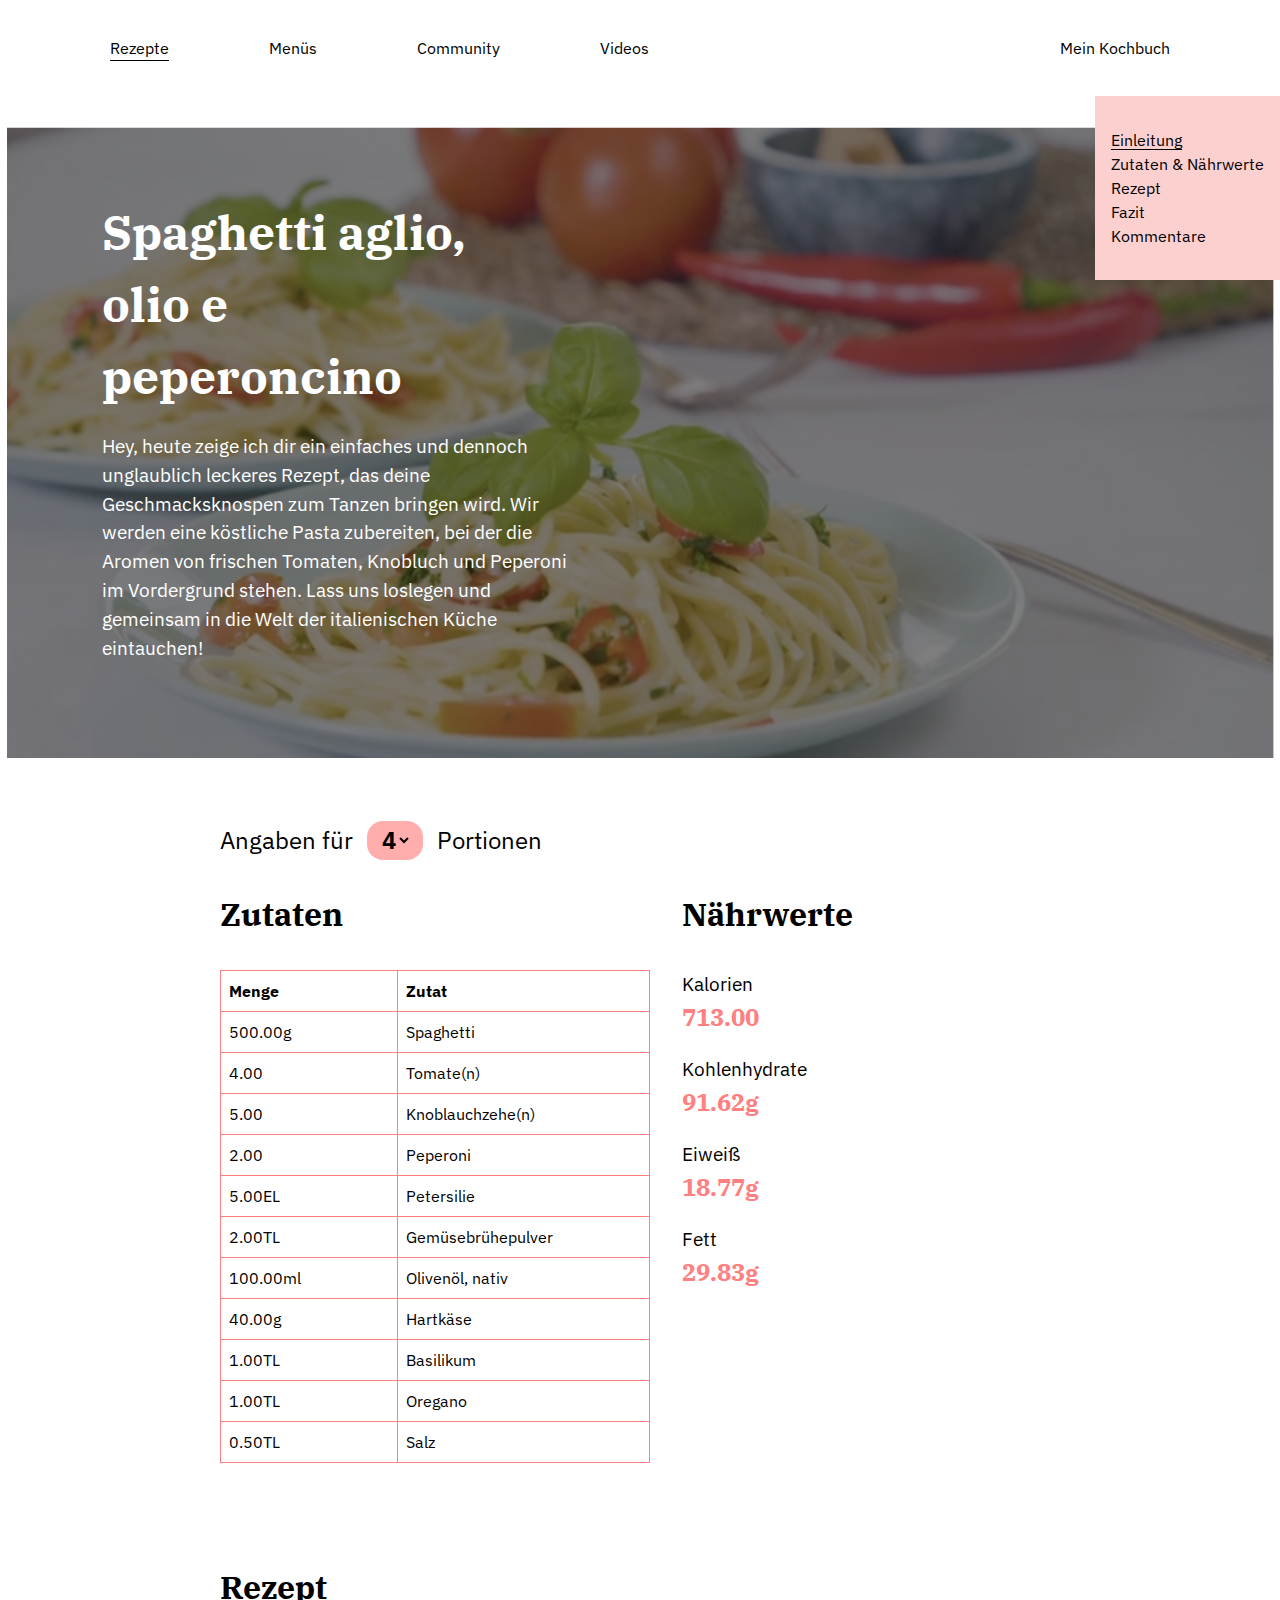
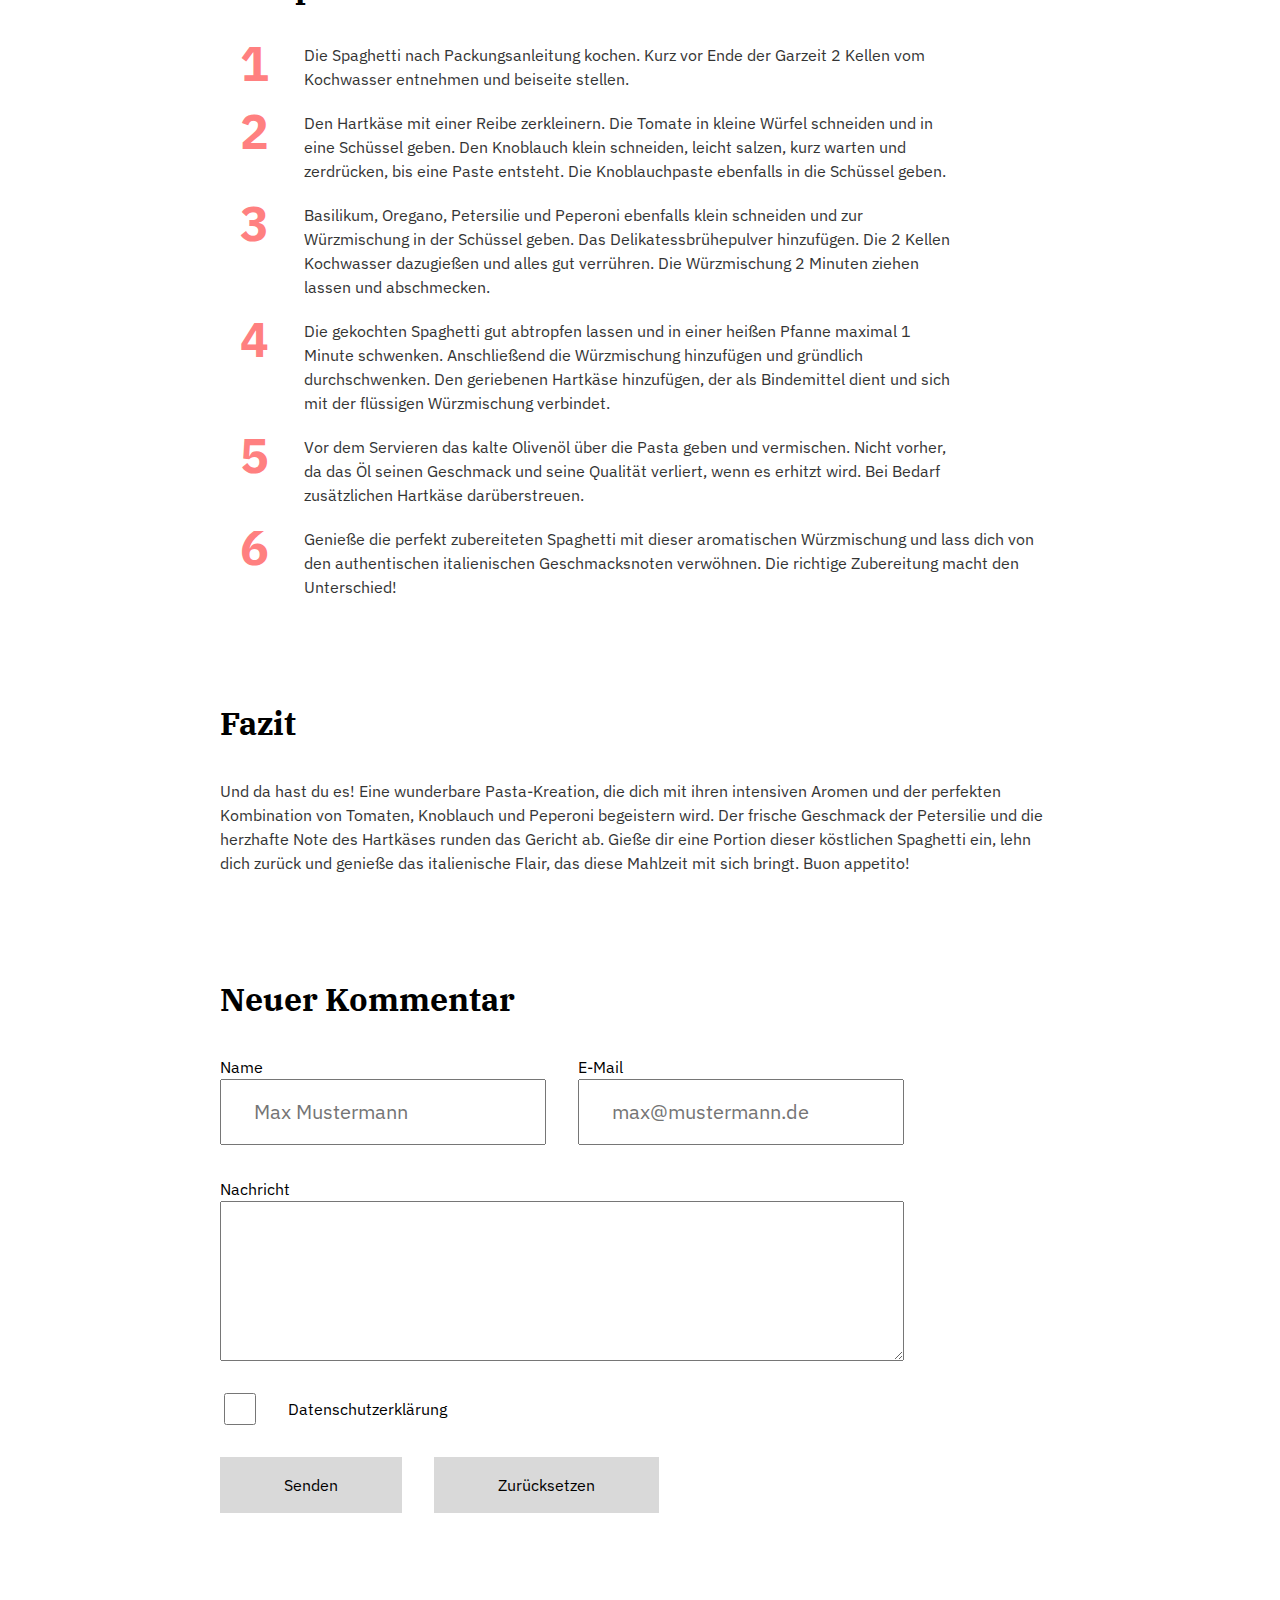
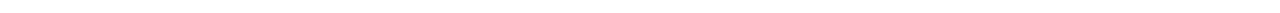
==== recipes/spaghetti-aglio-olio-e-peperoncino.html @ ca9d8a3f "Initialize quantity-selector" ====
<!DOCTYPE html>
<html lang="de">

<head>
    <meta charset="UTF-8">
    <meta http-equiv="X-UA-Compatible" content="IE=edge">
    <meta name="viewport" content="width=device-width, initial-scale=1.0">
    <title>Spaghetti aglio, olio e peperoncino</title>

    <link rel="stylesheet" href="/styles/reset.css">
    <link rel="stylesheet" href="/styles/style.css">
    <link rel="stylesheet" href="/styles/spaghetti-aglio-olio-e-peperoncino.css">
    <link rel="stylesheet" href="/styles/quantity-selector.css">
</head>

<body>

    <header>
        <nav class="navbar">
            <ul>
                <li><a href="/recipes/spaghetti-aglio-olio-e-peperoncino.html">Rezepte</a></li>
                <li><a href="/index.html">Menüs</a></li>
                <li><a href="#">Community</a></li>
                <li><a href="#">Videos</a></li>
                <li><a href="#">Mein Kochbuch</a></li>
            </ul>
        </nav>
    </header>

    <nav data-intern-nav class="intern-nav">
        <ul>
            <li><a href="#einleitung">Einleitung</a></li>
            <li><a href="#zutaten-und-naehrwerte">Zutaten & Nährwerte</a></li>
            <li><a href="#rezept">Rezept</a></li>
            <li><a href="#fazit">Fazit</a></li>
            <li><a href="#kommentare">Kommentare</a></li>
        </ul>
    </nav>

    <main>
        <article class="hero" id="einleitung">
            <figure>
                <img src="/images/spaghetti-aglio-olio-e-peperoncino.jpg"
                    alt="Bild von Spaghetti aglio, olio e peperoncino">
            </figure>
            <h1>Spaghetti aglio, olio e peperoncino</h1>
            <p>Hey, heute zeige ich dir ein einfaches und dennoch unglaublich leckeres Rezept, das deine
                Geschmacksknospen zum Tanzen bringen wird. Wir werden eine köstliche Pasta zubereiten, bei der die
                Aromen von frischen Tomaten, Knobluch und Peperoni im Vordergrund stehen. Lass uns loslegen und
                gemeinsam in die Welt der italienischen Küche eintauchen!</p>
        </article>

        <h2>Angaben für <span class="highlighted">
                <select name="quantity-selector" id="quantity-selector" data-quantity-selector>
                    <option value="1">1</option>
                    <option value="2">2</option>
                    <option value="3">3</option>
                    <option value="4" selected>4</option>
                    <option value="5">5</option>
                    <option value="6">6</option>
                    <option value="7">7</option>
                    <option value="8">8</option>
                </select></span> Portionen</h2>

        <article class="ingredients" id="zutaten-und-naehrwerte">

            <h2>Zutaten</h2>

            <table>
                <thead>
                    <tr>
                        <th>Menge</th>
                        <th>Zutat</th>
                    </tr>
                </thead>
                <tbody>
                    <tr>
                        <td data-quantity="125" data-unit="g"></td>
                        <td>Spaghetti</td>
                    </tr>
                    <tr>
                        <td data-quantity="1"></td>
                        <td>Tomate(n)</td>
                    </tr>
                    <tr>
                        <td data-quantity="1.25"></td>
                        <td>Knoblauchzehe(n)</td>
                    </tr>
                    <tr>
                        <td data-quantity="0.5"></td>
                        <td>Peperoni</td>
                    </tr>
                    <tr>
                        <td data-quantity="1.25" data-unit="EL"></td>
                        <td>Petersilie</td>
                    </tr>
                    <tr>
                        <td data-quantity="0.5" data-unit="TL"></td>
                        <td>Gemüsebrühepulver</td>
                    </tr>
                    <tr>
                        <td data-quantity="25" data-unit="ml"></td>
                        <td>Olivenöl, nativ</td>
                    </tr>
                    <tr>
                        <td data-quantity="10" data-unit="g"></td>
                        <td>Hartkäse</td>
                    </tr>
                    <tr>
                        <td data-quantity="0.25" data-unit="TL"></td>
                        <td>Basilikum</td>
                    </tr>
                    <tr>
                        <td data-quantity="0.25" data-unit="TL"></td>
                        <td>Oregano</td>
                    </tr>
                    <tr>
                        <td data-quantity="0.125" data-unit="TL"></td>
                        <td>Salz</td>
                    </tr>
                </tbody>
            </table>
        </article>

        <article class="nutritional-values" id="zutaten-und-naehrwerte">
            <h2>Nährwerte</h2>

            <dl>
                <dt>Kalorien</dt>
                <dd data-quantity="178.25"></dd>
                <dt>Kohlenhydrate</dt>
                <dd data-quantity="22.905" data-unit="g"></dd>
                <dt>Eiweiß</dt>
                <dd data-quantity="4.6925" data-unit="g"></dd>
                <dt>Fett</dt>
                <dd data-quantity="7.4575" data-unit="g"></dd>
            </dl>
        </article>

        <article class="recipe" id="rezept">
            <h2>Rezept</h2>
            <ol>
                <li>
                    <p>Die Spaghetti nach Packungsanleitung kochen. Kurz vor Ende der Garzeit 2 Kellen vom Kochwasser
                        entnehmen und beiseite stellen.</p>
                </li>
                <li>

                    <p>Den Hartkäse mit einer Reibe zerkleinern. Die Tomate in kleine Würfel schneiden und in eine
                        Schüssel geben. Den Knoblauch klein schneiden, leicht salzen, kurz warten und zerdrücken, bis
                        eine Paste entsteht. Die Knoblauchpaste ebenfalls in die Schüssel geben.</p>
                </li>
                <li>
                    <p>Basilikum, Oregano, Petersilie und Peperoni ebenfalls klein schneiden und zur Würzmischung in der
                        Schüssel geben. Das Delikatessbrühepulver hinzufügen. Die 2 Kellen Kochwasser dazugießen und
                        alles gut verrühren. Die Würzmischung 2 Minuten ziehen lassen und abschmecken.</p>
                </li>
                <li>
                    <p>Die gekochten Spaghetti gut abtropfen lassen und in einer heißen Pfanne maximal 1 Minute
                        schwenken. Anschließend die Würzmischung hinzufügen und gründlich durchschwenken. Den geriebenen
                        Hartkäse hinzufügen, der als Bindemittel dient und sich mit der flüssigen Würzmischung
                        verbindet.</p>
                </li>
                <li>
                    <p>Vor dem Servieren das kalte Olivenöl über die Pasta geben und vermischen. Nicht vorher, da das Öl
                        seinen Geschmack und seine Qualität verliert, wenn es erhitzt wird. Bei Bedarf zusätzlichen
                        Hartkäse darüberstreuen.</p>
                </li>
                <li>
                    <p>Genieße die perfekt zubereiteten Spaghetti mit dieser aromatischen Würzmischung und lass dich von
                        den authentischen italienischen Geschmacksnoten verwöhnen. Die richtige Zubereitung macht den
                        Unterschied!</p>
                </li>
            </ol>
        </article>

        <article id="fazit">
            <h2>Fazit</h2>
            <p>Und da hast du es! Eine wunderbare Pasta-Kreation, die dich mit ihren intensiven Aromen und der perfekten
                Kombination von Tomaten, Knoblauch und Peperoni begeistern wird. Der frische Geschmack der Petersilie
                und die herzhafte Note des Hartkäses runden das Gericht ab. Gieße dir eine Portion dieser köstlichen
                Spaghetti ein, lehn dich zurück und genieße das italienische Flair, das diese Mahlzeit mit sich bringt.
                Buon appetito!</p>
        </article>

        <article id="kommentare">
            <h2>Neuer Kommentar</h2>
            <form action="#">
                <div class="form-container">
                    <div class="input-container">
                        <label for="name">Name</label>
                        <input type="text" id="name" name="name" placeholder="Max Mustermann">
                    </div>

                    <div class="input-container">
                        <label for="email">E-Mail</label>
                        <input type="email" id="email" name="email" placeholder="max@mustermann.de">
                    </div>
                </div>

                <label for="message">Nachricht</label>
                <textarea id="message" name="message" placeholder="Nachricht" value="">
                </textarea>

                <label for="data">
                    <input type="checkbox" id="data" name="data">
                    Datenschutzerklärung</label>

                <div class="form-container">
                    <button type="submit">Senden</button>

                    <button type="reset">Zurücksetzen</button>
                </div>
            </form>
        </article>
    </main>

    <script src="/scripts/form-validation.js"></script>
    <script src="/scripts/main.js"></script>
    <script src="/scripts/quantity-selector.js"></script>

</body>

</html>
---- styles/style.css ----
@import url("https://fonts.googleapis.com/css2?family=IBM+Plex+Sans:wght@400;700&display=swap");
@import url("https://fonts.googleapis.com/css2?family=IBM+Plex+Serif:wght@400;500;700&display=swap");

:root {
    /* Colors */
    --primary: #000;
    --primary-lighter: #343434;
    --secondary: #fff;
    --accent: #ff8080;
    --accent-lighter: #ffadad;
    --accent-lightest: #fdd0d0;

    /* Font Family */
    --font-family-sans: "IBM Plex Sans", sans-serif;
    --font-family-serif: "IBM Plex Serif", serif;

    /* Spacing */
    --spacing-padding: 110px;
    --spacing-margin-large: 100px;
    --spacing-margin-medium: 20px;

    /* Font Sizes */
    --font-size-base: 16px;
    --font-size-heading1: 3rem;
    --font-size-heading2: 1.5rem;
    --font-size-paragraph: 1rem;

    /* Font Weights */
    --font-weight-normal: 400;
    --font-weight-bold: 700;

    /* Header */
    --header-margin-top: var(--spacing-margin-large);
    --header-margin-bottom: var(--spacing-margin-medium);

    /* Figure */
    --figure-margin-top: var(--spacing-margin-large);

    /* Article */
    --article-margin-bottom: var(--spacing-margin-large);
}

html,
body {
    padding: 0 var(--spacing-padding);
    font-family: var(--font-family-sans);
    font-size: var(--font-size-base);
}

nav a {
    color: var(--primary);
}

header {
    margin: var(--header-margin-top) 0 var(--header-margin-bottom);
}

h1 {
    max-width: 60%;
    color: var(--accent);
    font-family: var(--font-family-serif);
    font-size: var(--font-size-heading1);
    font-weight: var(--font-weight-bold);
}

h2 {
    font-size: var(--font-size-heading2);
    font-weight: var(--font-weight-bold);
}

hr {
    border: none;
    border-top: 2px solid #d9d9d9;
    margin: var(--spacing-margin-large) 0;
}

p {
    margin: var(--spacing-margin-medium) 0 0;
    color: var(--primary-lighter);
    font-size: var(--font-size-paragraph);
    font-weight: var(--font-weight-normal);
    line-height: 1.5;
}

figure {
    margin: var(--figure-margin-top) 0 0;
}

img {
    width: 795px;
}

figcaption {
    margin: var(--spacing-margin-medium) 0 0;
}

article {
    margin: 0 0 var(--article-margin-bottom);
}

article a {
    display: inline-block;
    margin: var(--spacing-margin-medium) 0 0;
    color: var(--primary);
    text-decoration: none;
}

ol {
    padding: 0 0 0 var(--spacing-margin-medium);
}

.navbar {
    position: fixed;
    z-index: 1;
    top: 0;
    left: 0;
    width: 100%;
    padding: var(--spacing-margin-medium) var(--spacing-padding);
    background: var(--secondary);
}

.navbar ul {
    display: flex;
    width: 100%;
    justify-content: space-between;
    padding: 0;
    list-style: none;
}

.navbar li a {
    text-decoration: none;
}

li:not(:last-child) {
    margin-right: var(--spacing-margin-large);
}

.navbar li:last-child {
    margin-right: 0;
    margin-left: auto;
}
---- styles/spaghetti-aglio-olio-e-peperoncino.css ----
/* recipe */
article ol {
    counter-reset: my-counter;
    list-style-type: none;
}

article ol li {
    position: relative;
    padding-left: 2rem;
    margin-bottom: 1rem;
}

article ol li::before {
    position: absolute;
    top: -1rem;
    left: 0;
    color: var(--accent);
    content: counter(my-counter);
    counter-increment: my-counter;
    font-size: 3rem;
    font-weight: var(--font-weight-bold);
}

article ol li p {
    margin-left: 2rem;
}

/* inter nav */
.intern-nav {
    position: fixed;
    z-index: 1;
    right: 0;
    margin-top: -0.25rem;
    background-color: var(--accent-lightest);
}

.intern-nav ul {
    padding: 1rem;
    list-style: none;
}

.intern-nav li {
    margin-right: 0;
}

.intern-nav li a {
    text-decoration: none;
}

.intern-nav li a[data-state="active"] {
    text-decoration: underline;
    text-underline-offset: 0.2rem;
}

/* hero */
.hero {
    position: relative;
    left: 50%;
    display: flex;
    overflow: hidden;
    width: 99vw;
    height: auto;
    flex-direction: column;
    justify-content: center;
    padding: 6rem;
    margin-bottom: 4rem;
    color: var(--secondary);
    transform: translateX(-50%);
}

.hero figure {
    position: absolute;
    left: 0;
    display: inline-block;
    width: 100%;
    height: 80%;
    pointer-events: none;
}

.hero figure img {
    position: absolute;
    z-index: -1;
    top: 50%;
    left: 50%;
    width: 100%;
    filter: brightness(0.5);
    transform: translate(-50%, -50%) scaleX(-1);
}

.hero h1 {
    width: 36%;
    color: var(--secondary);
    font-family: "IBM Plex Serif", serif;
    font-size: 3rem;
    font-weight: var(--font-weight-bold);
}

.hero p {
    width: 45%;
    color: var(--secondary);
    font-size: 1.2rem;
}

/* header */
h2 {
    width: 100%;
    margin: 0;
    margin-bottom: 2rem;
    font-size: 1.5rem;
    font-weight: var(--font-weight-normal);
}

h2 .highlighted {
    padding: 0.2rem 0.7rem;
    margin: 0 0.5rem;
    background-color: var(--accent-lighter);
    border-radius: 1rem;
    font-weight: var(--font-weight-bold);
}

/* articles */
article h2 {
    margin-bottom: 2rem;
    font-family: "IBM Plex Serif", serif;
    font-size: 2rem;
    font-weight: var(--font-weight-bold);
}

.ingredients,
.nutritional-values {
    display: flex;
    flex-wrap: wrap;
}

/* ingredients */
.ingredients {
    display: inline-block;
    width: 45%;
}

table {
    width: 100%;
    border: 1px solid var(--accent);
    border-collapse: collapse;
}

th,
td {
    padding: 8px;
    border-right: 1px solid var(--accent);
    border-bottom: 1px solid var(--accent);
    text-align: left;
}

td {
    padding-right: 6rem;
}

td:last-child {
    border-right: none;
}

/* nutritional values */
.nutritional-values {
    display: block;
    width: 45%;
    float: right;
}

.nutritional-values dl {
    margin: 20px 0 0;
}

.nutritional-values dt {
    margin: 20px 0 0;
    font-size: 1.2rem;
}

.nutritional-values dd {
    color: var(--accent);
    font-family: "IBM Plex Serif", serif;
    font-size: 1.5rem;
    font-weight: var(--font-weight-bold);
}

/* form */

form {
    display: flex;
    width: fit-content;
    flex-direction: column;
}

form input {
    padding: 1rem 2rem;
    margin-bottom: 2rem;
    font-size: 20px;
}

.form-container {
    display: flex;
    flex-direction: row;
    gap: 2rem;
}

.form-container .input-container {
    display: flex;
    flex-direction: column;
}

textarea {
    width: 100%;
    height: 10rem;
}

label[for="data"] {
    display: flex;
    align-items: center;
}

form input[type="checkbox"] {
    width: 2rem;
    height: 2rem;
    margin-top: 2rem;
    margin-right: 2rem;
}

form button {
    padding: 1rem 4rem;
    border: none;
    background: #d9d9d9;
    border-radius: 0;
    outline: none;
}

.invalid {
    border: 2px solid red;
}

.invalid-label {
    color: red;
}

/* navbar link highlight */
.navbar li:nth-child(1) a {
    text-decoration: underline;
    text-underline-offset: 0.4rem;
}
---- styles/quantity-selector.css ----
[data-quantity-selector] {
    background-color: transparent;
    border: none;
    outline: none;
    cursor: pointer;
}
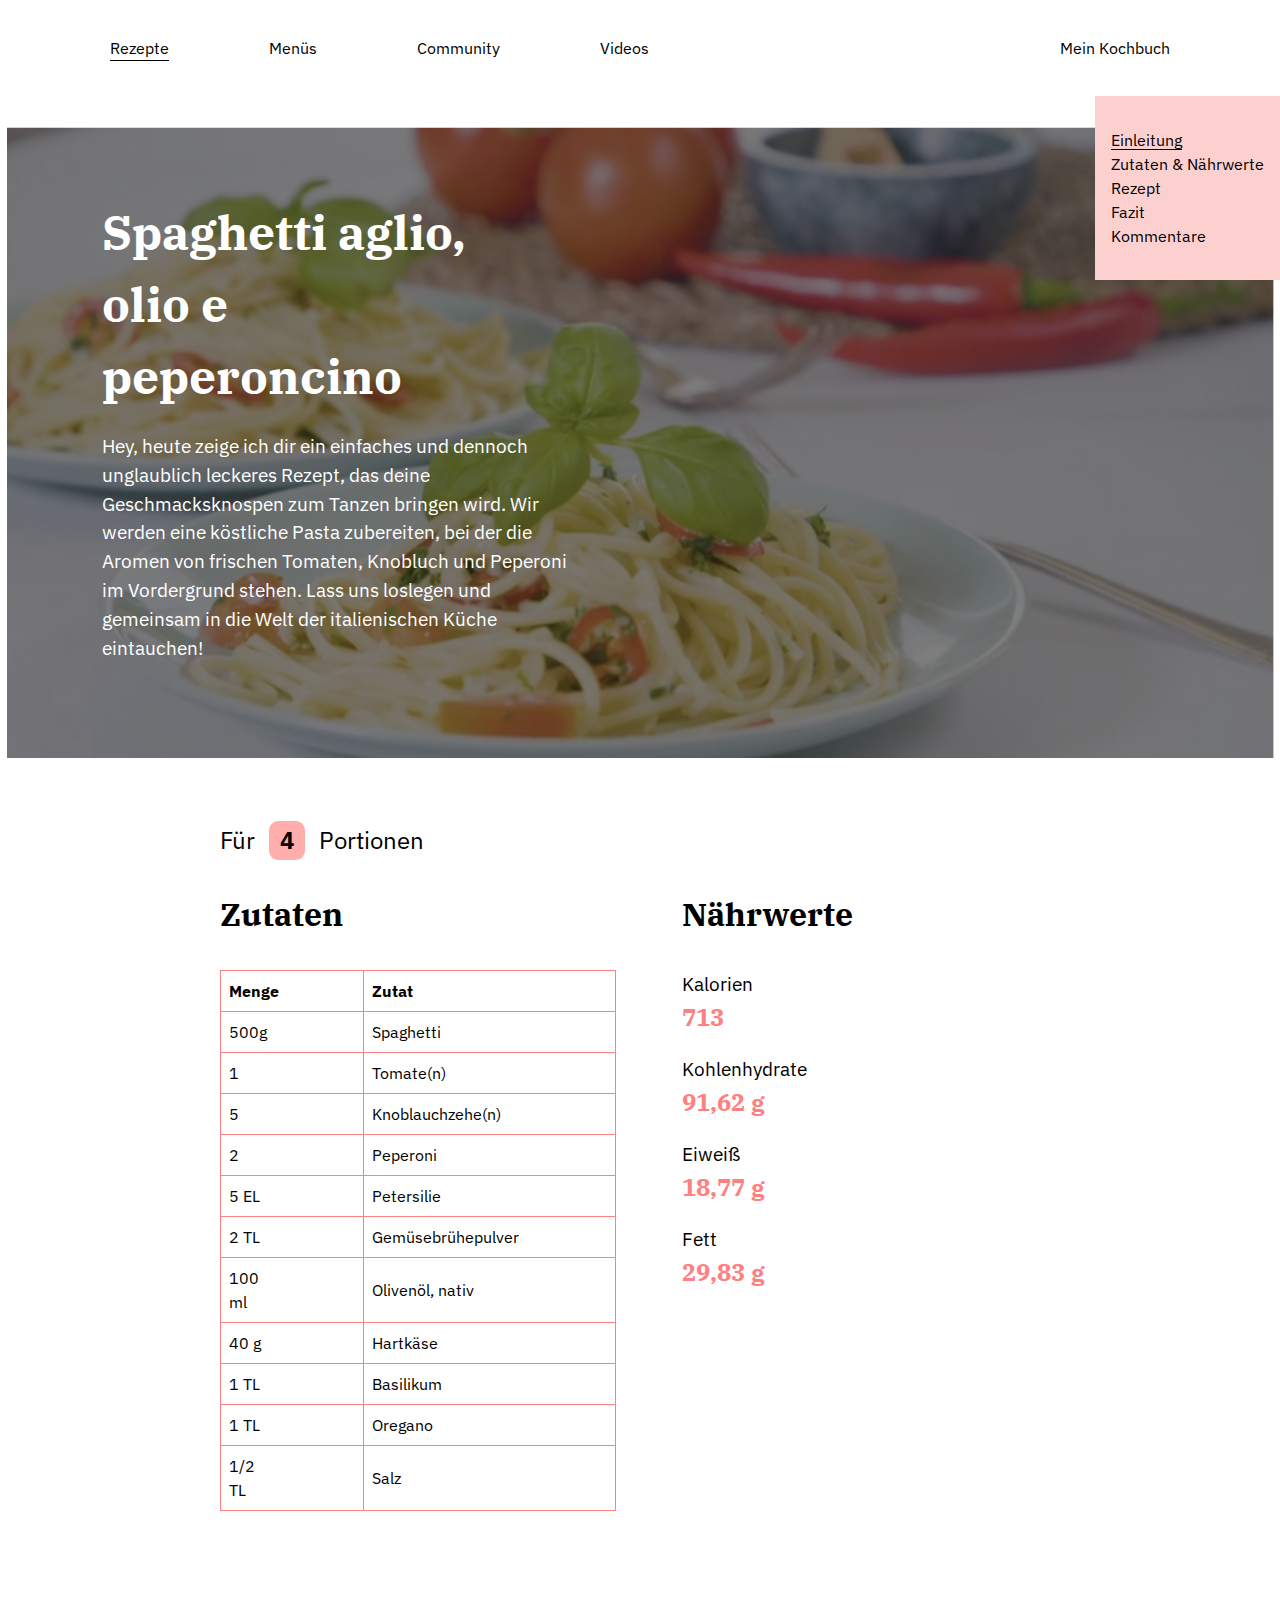
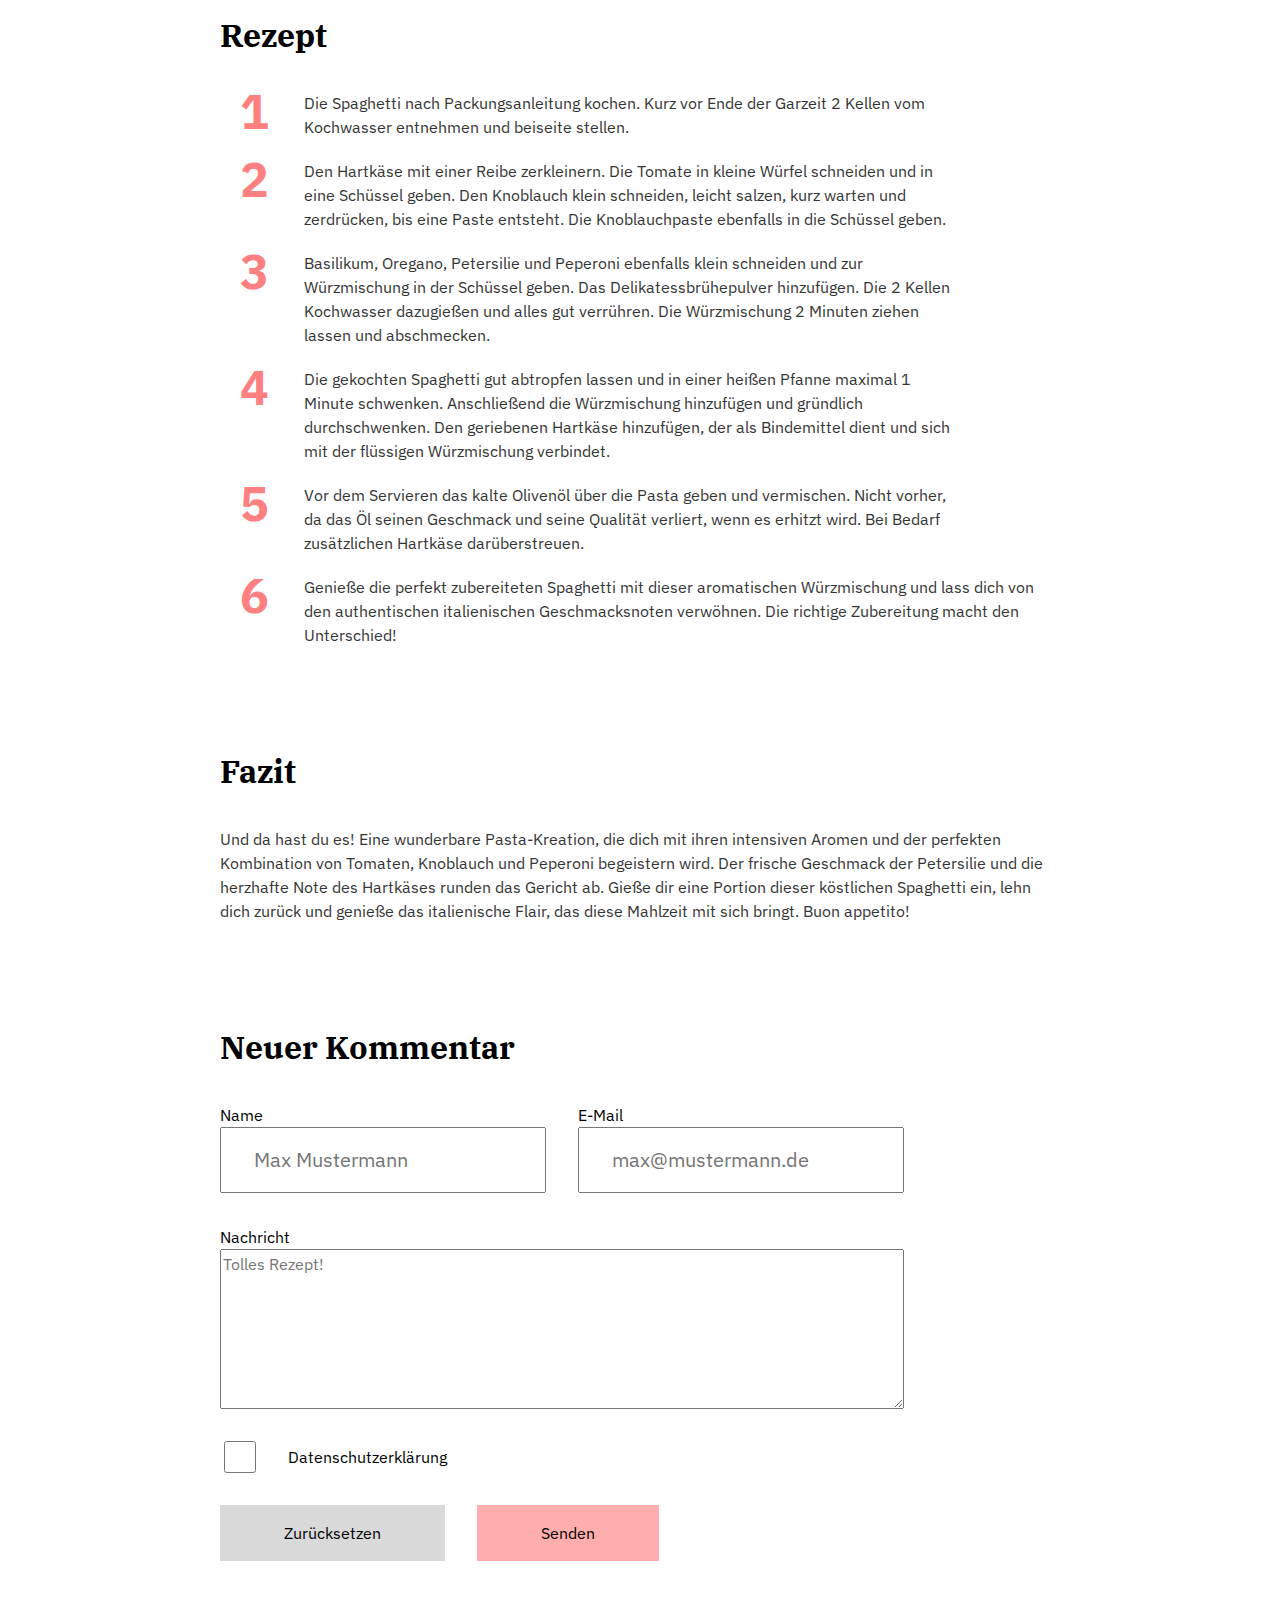
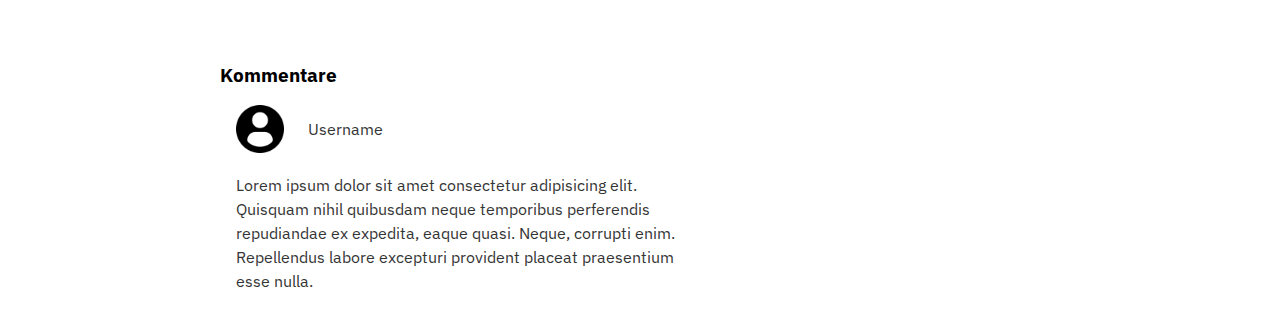
==== commit 5f268e37: "Initialize adding-comment-section" ====
--- a/recipes/spaghetti-aglio-olio-e-peperoncino.html
+++ b/recipes/spaghetti-aglio-olio-e-peperoncino.html
@@ -10,7 +10,6 @@
     <link rel="stylesheet" href="/styles/reset.css">
     <link rel="stylesheet" href="/styles/style.css">
     <link rel="stylesheet" href="/styles/spaghetti-aglio-olio-e-peperoncino.css">
-    <link rel="stylesheet" href="/styles/quantity-selector.css">
 </head>
 
 <body>
@@ -50,17 +49,7 @@
                 gemeinsam in die Welt der italienischen Küche eintauchen!</p>
         </article>
 
-        <h2>Angaben für <span class="highlighted">
-                <select name="quantity-selector" id="quantity-selector" data-quantity-selector>
-                    <option value="1">1</option>
-                    <option value="2">2</option>
-                    <option value="3">3</option>
-                    <option value="4" selected>4</option>
-                    <option value="5">5</option>
-                    <option value="6">6</option>
-                    <option value="7">7</option>
-                    <option value="8">8</option>
-                </select></span> Portionen</h2>
+        <h2>Für <span class="highlighted">4</span> Portionen</h2>
 
         <article class="ingredients" id="zutaten-und-naehrwerte">
 
@@ -75,47 +64,47 @@
                 </thead>
                 <tbody>
                     <tr>
-                        <td data-quantity="125" data-unit="g"></td>
+                        <td>500g</td>
                         <td>Spaghetti</td>
                     </tr>
                     <tr>
-                        <td data-quantity="1"></td>
+                        <td>1</td>
                         <td>Tomate(n)</td>
                     </tr>
                     <tr>
-                        <td data-quantity="1.25"></td>
+                        <td>5</td>
                         <td>Knoblauchzehe(n)</td>
                     </tr>
                     <tr>
-                        <td data-quantity="0.5"></td>
+                        <td>2</td>
                         <td>Peperoni</td>
                     </tr>
                     <tr>
-                        <td data-quantity="1.25" data-unit="EL"></td>
+                        <td>5 EL</td>
                         <td>Petersilie</td>
                     </tr>
                     <tr>
-                        <td data-quantity="0.5" data-unit="TL"></td>
+                        <td>2 TL</td>
                         <td>Gemüsebrühepulver</td>
                     </tr>
                     <tr>
-                        <td data-quantity="25" data-unit="ml"></td>
+                        <td>100 ml</td>
                         <td>Olivenöl, nativ</td>
                     </tr>
                     <tr>
-                        <td data-quantity="10" data-unit="g"></td>
+                        <td>40 g</td>
                         <td>Hartkäse</td>
                     </tr>
                     <tr>
-                        <td data-quantity="0.25" data-unit="TL"></td>
+                        <td>1 TL</td>
                         <td>Basilikum</td>
                     </tr>
                     <tr>
-                        <td data-quantity="0.25" data-unit="TL"></td>
+                        <td>1 TL</td>
                         <td>Oregano</td>
                     </tr>
                     <tr>
-                        <td data-quantity="0.125" data-unit="TL"></td>
+                        <td>1/2 TL</td>
                         <td>Salz</td>
                     </tr>
                 </tbody>
@@ -127,13 +116,13 @@
 
             <dl>
                 <dt>Kalorien</dt>
-                <dd data-quantity="178.25"></dd>
+                <dd>713</dd>
                 <dt>Kohlenhydrate</dt>
-                <dd data-quantity="22.905" data-unit="g"></dd>
+                <dd>91,62 g</dd>
                 <dt>Eiweiß</dt>
-                <dd data-quantity="4.6925" data-unit="g"></dd>
+                <dd>18,77 g</dd>
                 <dt>Fett</dt>
-                <dd data-quantity="7.4575" data-unit="g"></dd>
+                <dd>29,83 g</dd>
             </dl>
         </article>
 
@@ -199,25 +188,34 @@
                 </div>
 
                 <label for="message">Nachricht</label>
-                <textarea id="message" name="message" placeholder="Nachricht" value="">
-                </textarea>
+                <textarea id="message" name="message" placeholder="Tolles Rezept!"></textarea>
 
                 <label for="data">
                     <input type="checkbox" id="data" name="data">
                     Datenschutzerklärung</label>
 
                 <div class="form-container">
-                    <button type="submit">Senden</button>
-
                     <button type="reset">Zurücksetzen</button>
+                    
+                    <button id="comment-submit-btn" type="submit">Senden</button>
                 </div>
             </form>
         </article>
+
+        <section class="comments">
+            <h3>Kommentare</h3>
+            <div class="comment">
+                <div class="comment-user-info">
+                    <img src="../images/user.png" alt="Logo">
+                    <p>Username</p>
+                </div>
+                <p>Lorem ipsum dolor sit amet consectetur adipisicing elit. Quisquam nihil quibusdam neque temporibus perferendis repudiandae ex expedita, eaque quasi. Neque, corrupti enim. Repellendus labore excepturi provident placeat praesentium esse nulla.</p>
+            </div>
+        </section>
     </main>
 
     <script src="/scripts/form-validation.js"></script>
     <script src="/scripts/main.js"></script>
-    <script src="/scripts/quantity-selector.js"></script>
 
 </body>
 
--- a/styles/spaghetti-aglio-olio-e-peperoncino.css
+++ b/styles/spaghetti-aglio-olio-e-peperoncino.css
@@ -114,7 +114,7 @@
     padding: 0.2rem 0.7rem;
     margin: 0 0.5rem;
     background-color: var(--accent-lighter);
-    border-radius: 1rem;
+    border-radius: 25%;
     font-weight: var(--font-weight-bold);
 }
 
@@ -203,6 +203,10 @@
     gap: 2rem;
 }
 
+.form-container button:last-child{
+    background-color: var(--accent-lighter);
+}
+
 .form-container .input-container {
     display: flex;
     flex-direction: column;
@@ -246,3 +250,32 @@
     text-decoration: underline;
     text-underline-offset: 0.4rem;
 }
+
+/** Comment Section
+*********************************************************************************************************************************************/
+
+.comment {
+    padding: 1rem;
+    max-width: 60%;
+}
+
+.comment p:last-child {
+    width: 100%;
+}
+
+.comment img {
+    height: 3rem;
+    width: 3rem;
+}
+
+.comment-user-info {
+    display: flex;
+    flex-direction: row;
+    align-items: center;
+    justify-content: space-between;
+}
+
+.comment-user-info p {
+    margin: 0 0 0 1.5rem;
+}
+
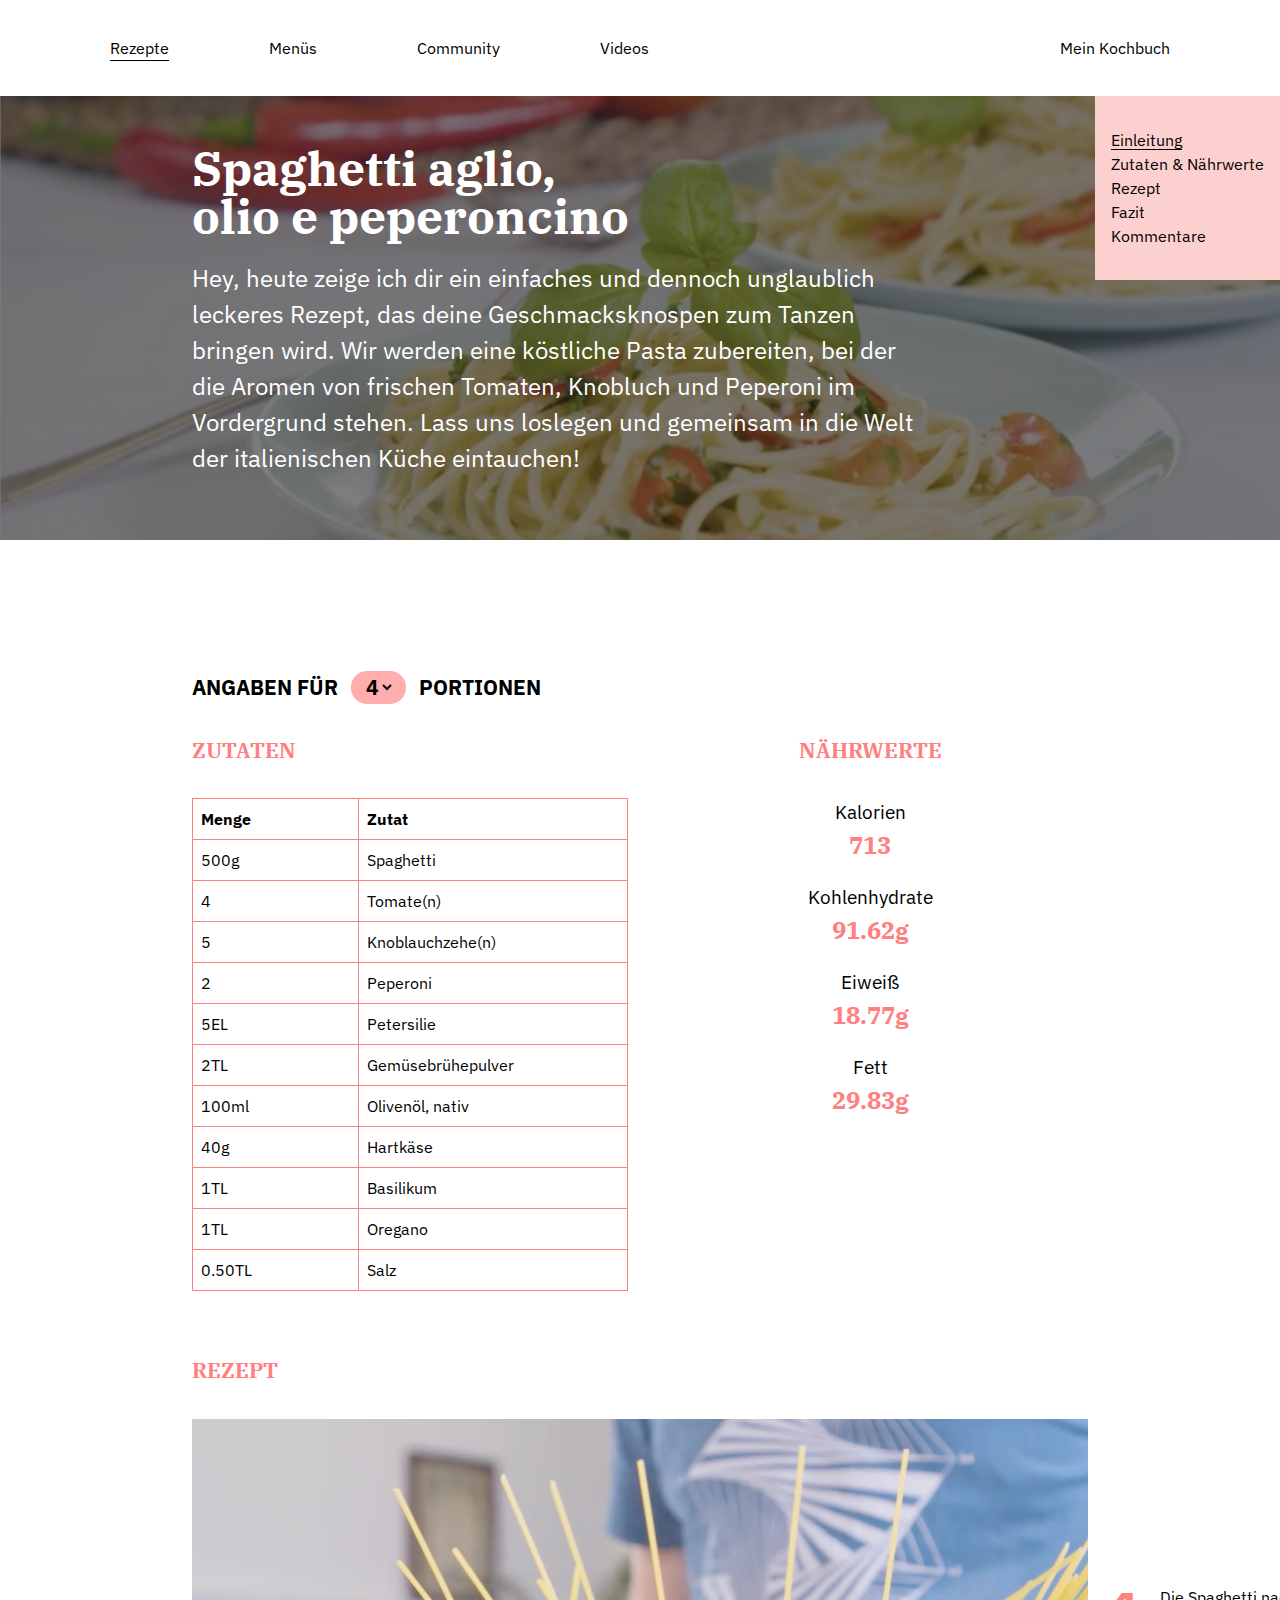
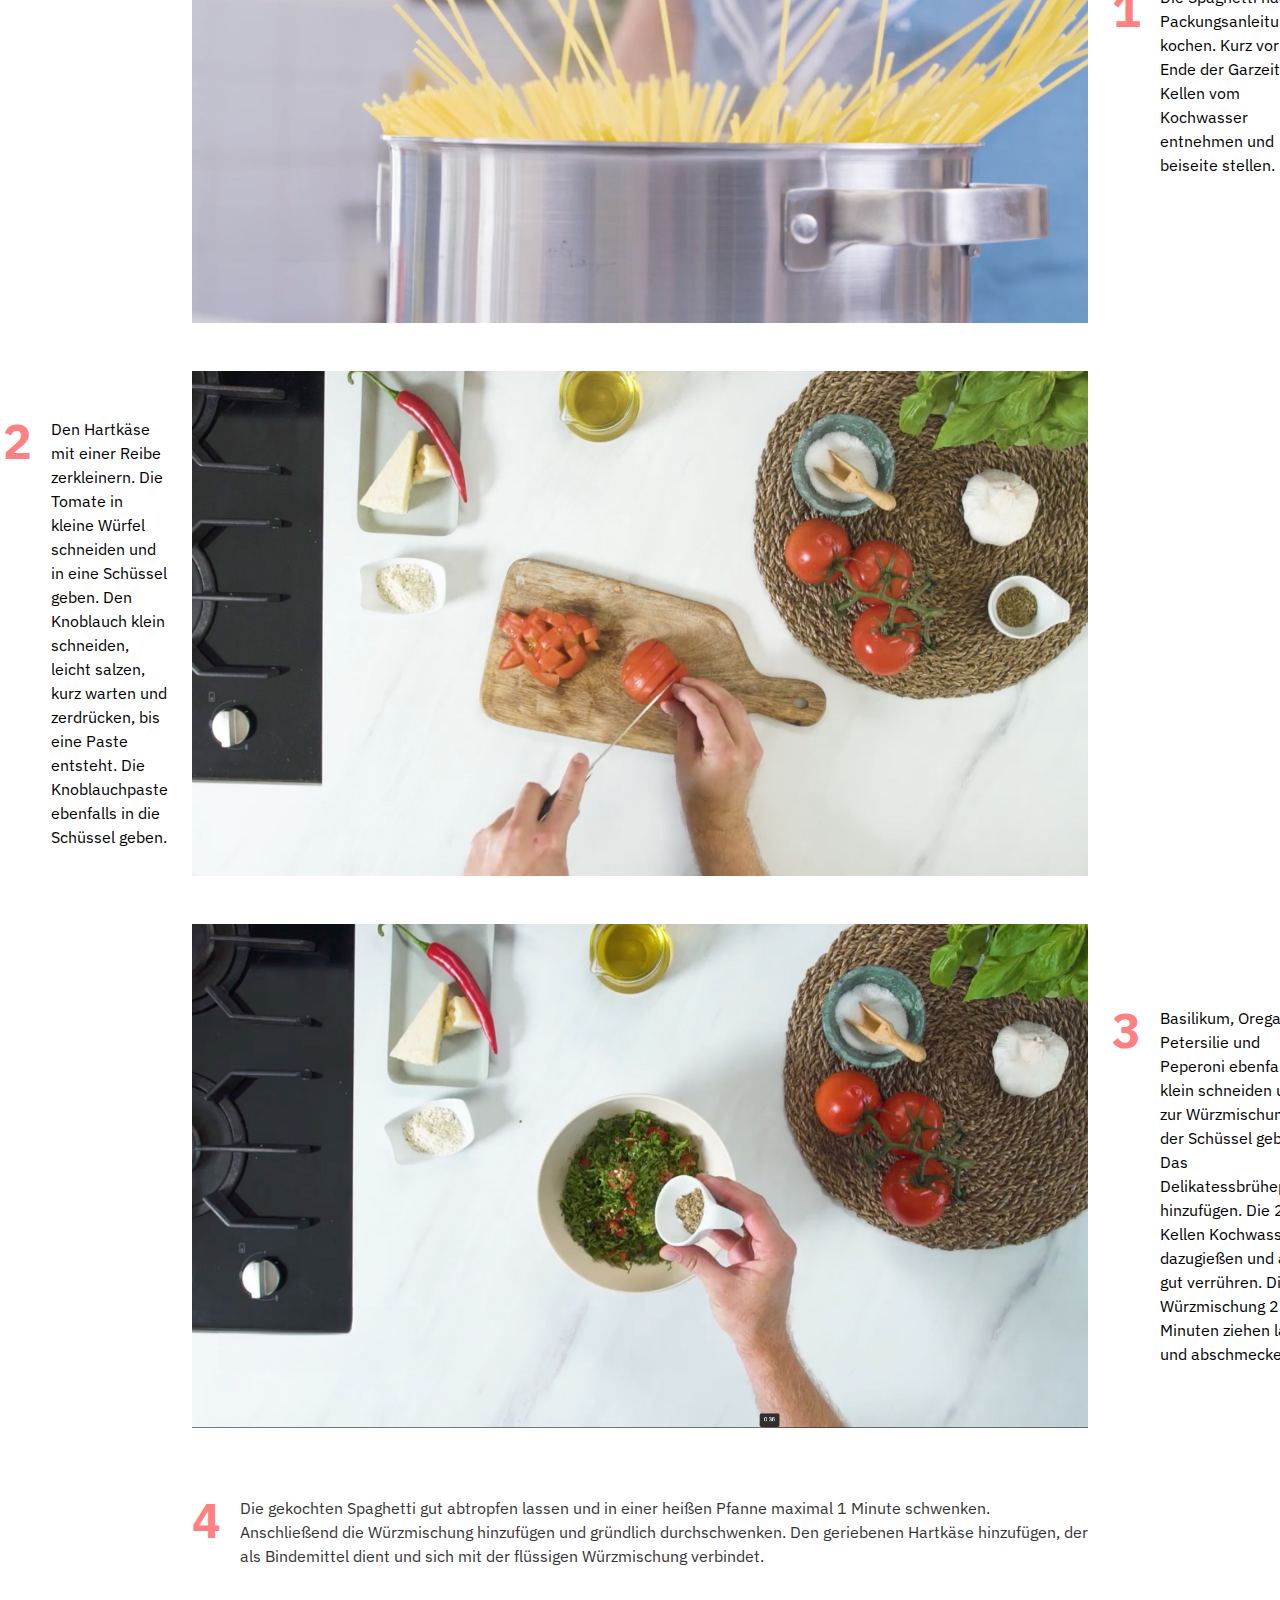
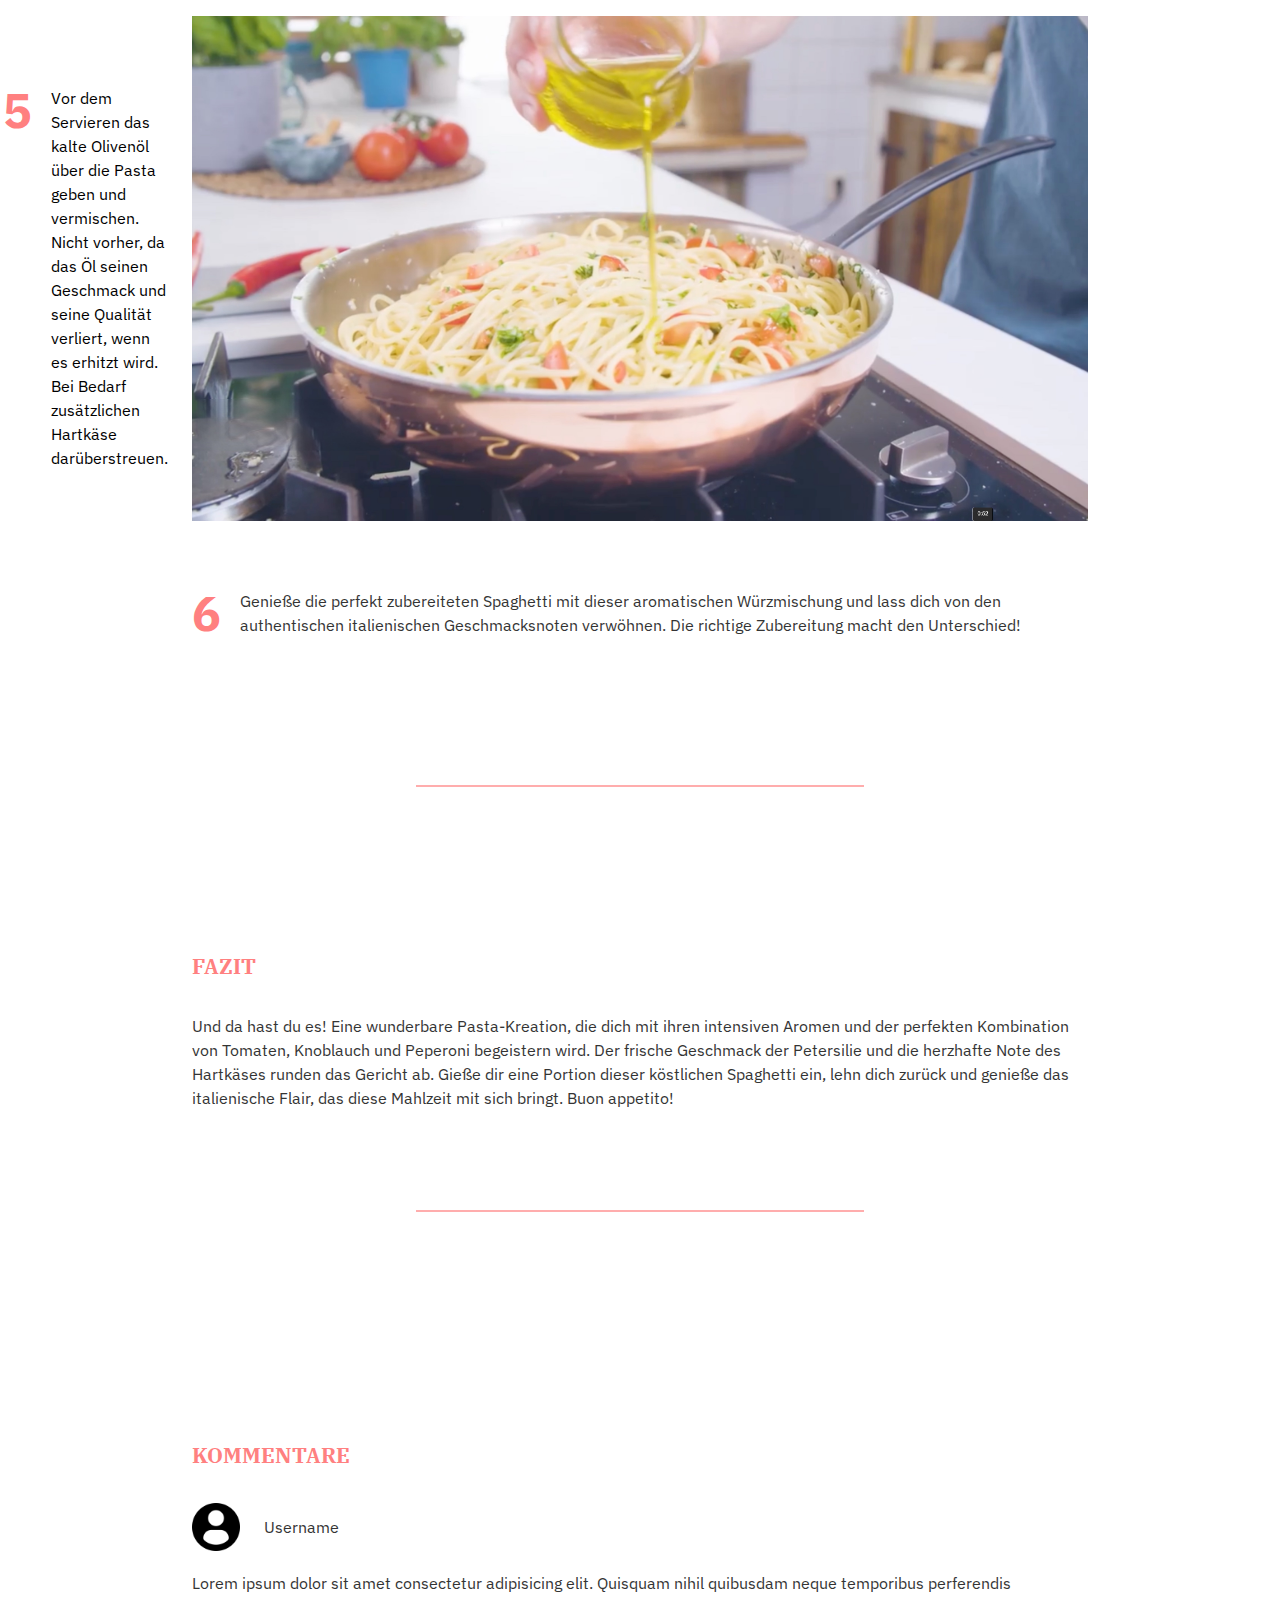
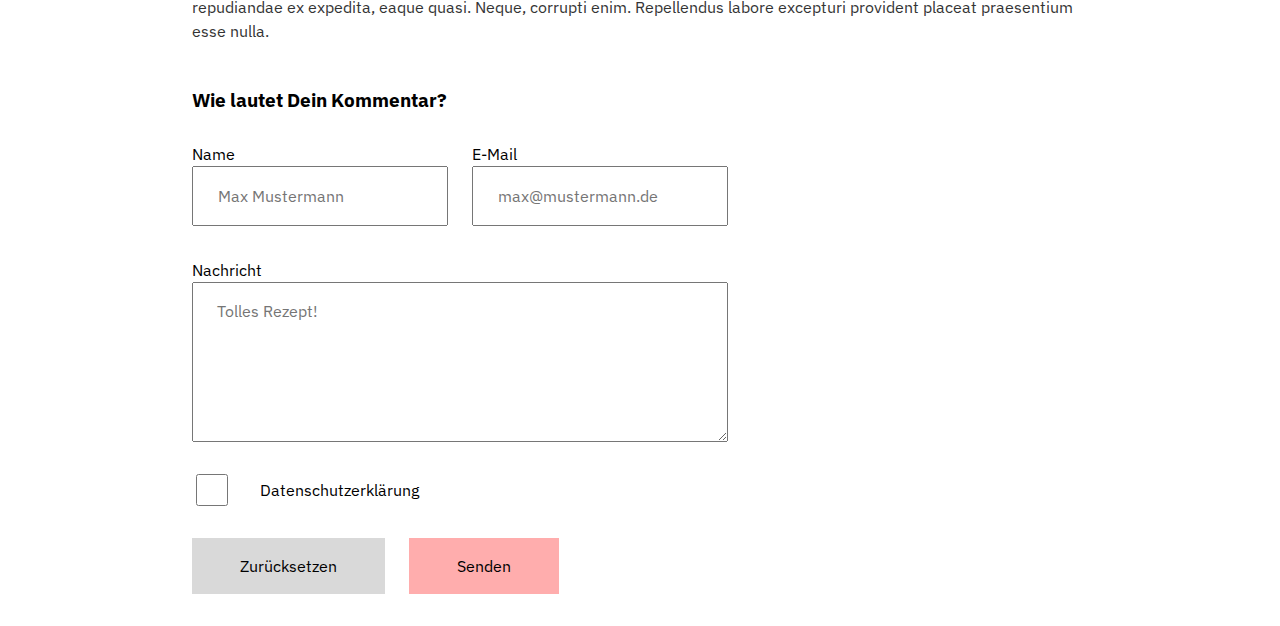
==== commit 48c4067a: "Initialize cn-layout-finetuning" ====
--- a/recipes/spaghetti-aglio-olio-e-peperoncino.html
+++ b/recipes/spaghetti-aglio-olio-e-peperoncino.html
@@ -8,16 +8,19 @@
     <title>Spaghetti aglio, olio e peperoncino</title>
 
     <link rel="stylesheet" href="/styles/reset.css">
-    <link rel="stylesheet" href="/styles/style.css">
-    <link rel="stylesheet" href="/styles/spaghetti-aglio-olio-e-peperoncino.css">
+    <link rel="stylesheet" href="/styles/variables.css">
+    <link rel="stylesheet" href="/styles/base.css">
+    <link rel="stylesheet" href="/styles/layout.css">
+    <link rel="stylesheet" href="/styles/components.css">
+    <link rel="stylesheet" href="/styles/quantity-selector.css">
 </head>
 
 <body>
 
-    <header>
-        <nav class="navbar">
+    <header class="navbar">
+        <nav>
             <ul>
-                <li><a href="/recipes/spaghetti-aglio-olio-e-peperoncino.html">Rezepte</a></li>
+                <li><a class="is-active" href="/recipes/spaghetti-aglio-olio-e-peperoncino.html">Rezepte</a></li>
                 <li><a href="/index.html">Menüs</a></li>
                 <li><a href="#">Community</a></li>
                 <li><a href="#">Videos</a></li>
@@ -26,154 +29,222 @@
         </nav>
     </header>
 
-    <nav data-intern-nav class="intern-nav">
-        <ul>
-            <li><a href="#einleitung">Einleitung</a></li>
-            <li><a href="#zutaten-und-naehrwerte">Zutaten & Nährwerte</a></li>
-            <li><a href="#rezept">Rezept</a></li>
-            <li><a href="#fazit">Fazit</a></li>
-            <li><a href="#kommentare">Kommentare</a></li>
-        </ul>
-    </nav>
-
     <main>
+        <nav data-intern-nav class="intern-nav">
+            <ul>
+                <li><a href="#einleitung">Einleitung</a></li>
+                <li><a href="#zutaten-und-naehrwerte">Zutaten & Nährwerte</a></li>
+                <li><a href="#rezept">Rezept</a></li>
+                <li><a href="#fazit">Fazit</a></li>
+                <li><a href="#kommentare">Kommentare</a></li>
+            </ul>
+        </nav>
         <article class="hero" id="einleitung">
             <figure>
                 <img src="/images/spaghetti-aglio-olio-e-peperoncino.jpg"
                     alt="Bild von Spaghetti aglio, olio e peperoncino">
             </figure>
-            <h1>Spaghetti aglio, olio e peperoncino</h1>
-            <p>Hey, heute zeige ich dir ein einfaches und dennoch unglaublich leckeres Rezept, das deine
-                Geschmacksknospen zum Tanzen bringen wird. Wir werden eine köstliche Pasta zubereiten, bei der die
-                Aromen von frischen Tomaten, Knobluch und Peperoni im Vordergrund stehen. Lass uns loslegen und
-                gemeinsam in die Welt der italienischen Küche eintauchen!</p>
+
+            <div class="hero-content">
+                <h1>Spaghetti aglio, olio e peperoncino</h1>
+                <p>Hey, heute zeige ich dir ein einfaches und dennoch unglaublich leckeres Rezept, das deine
+                    Geschmacksknospen zum Tanzen bringen wird. Wir werden eine köstliche Pasta zubereiten, bei der die
+                    Aromen von frischen Tomaten, Knobluch und Peperoni im Vordergrund stehen. Lass uns loslegen und
+                    gemeinsam in die Welt der italienischen Küche eintauchen!</p>
+            </div>
         </article>
 
-        <h2>Für <span class="highlighted">4</span> Portionen</h2>
-
-        <article class="ingredients" id="zutaten-und-naehrwerte">
-
-            <h2>Zutaten</h2>
-
-            <table>
-                <thead>
-                    <tr>
-                        <th>Menge</th>
-                        <th>Zutat</th>
-                    </tr>
-                </thead>
-                <tbody>
-                    <tr>
-                        <td>500g</td>
-                        <td>Spaghetti</td>
-                    </tr>
-                    <tr>
-                        <td>1</td>
-                        <td>Tomate(n)</td>
-                    </tr>
-                    <tr>
-                        <td>5</td>
-                        <td>Knoblauchzehe(n)</td>
-                    </tr>
-                    <tr>
-                        <td>2</td>
-                        <td>Peperoni</td>
-                    </tr>
-                    <tr>
-                        <td>5 EL</td>
-                        <td>Petersilie</td>
-                    </tr>
-                    <tr>
-                        <td>2 TL</td>
-                        <td>Gemüsebrühepulver</td>
-                    </tr>
-                    <tr>
-                        <td>100 ml</td>
-                        <td>Olivenöl, nativ</td>
-                    </tr>
-                    <tr>
-                        <td>40 g</td>
-                        <td>Hartkäse</td>
-                    </tr>
-                    <tr>
-                        <td>1 TL</td>
-                        <td>Basilikum</td>
-                    </tr>
-                    <tr>
-                        <td>1 TL</td>
-                        <td>Oregano</td>
-                    </tr>
-                    <tr>
-                        <td>1/2 TL</td>
-                        <td>Salz</td>
-                    </tr>
-                </tbody>
-            </table>
-        </article>
-
-        <article class="nutritional-values" id="zutaten-und-naehrwerte">
-            <h2>Nährwerte</h2>
-
-            <dl>
-                <dt>Kalorien</dt>
-                <dd>713</dd>
-                <dt>Kohlenhydrate</dt>
-                <dd>91,62 g</dd>
-                <dt>Eiweiß</dt>
-                <dd>18,77 g</dd>
-                <dt>Fett</dt>
-                <dd>29,83 g</dd>
-            </dl>
-        </article>
-
-        <article class="recipe" id="rezept">
+        <section id="zutaten-und-naehrwerte">
+            <h2 class="quantity-selector-head">Angaben für <span class="highlighted">
+                    <select name="quantity-selector" id="quantity-selector" data-quantity-selector>
+                        <option value="1">1</option>
+                        <option value="2">2</option>
+                        <option value="3">3</option>
+                        <option value="4" selected>4</option>
+                        <option value="5">5</option>
+                        <option value="6">6</option>
+                        <option value="7">7</option>
+                        <option value="8">8</option>
+                    </select></span> Portionen</h2>
+
+            <div class="grid" data-columns="2">
+
+                <section class="ingredients">
+
+                    <h2>Zutaten</h2>
+
+                    <table>
+                        <thead>
+                            <tr>
+                                <th>Menge</th>
+                                <th>Zutat</th>
+                            </tr>
+                        </thead>
+                        <tbody>
+                            <tr>
+                                <td data-quantity="125" data-unit="g"></td>
+                                <td>Spaghetti</td>
+                            </tr>
+                            <tr>
+                                <td data-quantity="1"></td>
+                                <td>Tomate(n)</td>
+                            </tr>
+                            <tr>
+                                <td data-quantity="1.25"></td>
+                                <td>Knoblauchzehe(n)</td>
+                            </tr>
+                            <tr>
+                                <td data-quantity="0.5"></td>
+                                <td>Peperoni</td>
+                            </tr>
+                            <tr>
+                                <td data-quantity="1.25" data-unit="EL"></td>
+                                <td>Petersilie</td>
+                            </tr>
+                            <tr>
+                                <td data-quantity="0.5" data-unit="TL"></td>
+                                <td>Gemüsebrühepulver</td>
+                            </tr>
+                            <tr>
+                                <td data-quantity="25" data-unit="ml"></td>
+                                <td>Olivenöl, nativ</td>
+                            </tr>
+                            <tr>
+                                <td data-quantity="10" data-unit="g"></td>
+                                <td>Hartkäse</td>
+                            </tr>
+                            <tr>
+                                <td data-quantity="0.25" data-unit="TL"></td>
+                                <td>Basilikum</td>
+                            </tr>
+                            <tr>
+                                <td data-quantity="0.25" data-unit="TL"></td>
+                                <td>Oregano</td>
+                            </tr>
+                            <tr>
+                                <td data-quantity="0.125" data-unit="TL"></td>
+                                <td>Salz</td>
+                            </tr>
+                        </tbody>
+                    </table>
+                </section>
+
+                <section class="nutritional-values" >
+                    <h2>Nährwerte</h2>
+
+                    <dl>
+                        <dt>Kalorien</dt>
+                        <dd data-quantity="178.25"></dd>
+                        <dt>Kohlenhydrate</dt>
+                        <dd data-quantity="22.905" data-unit="g"></dd>
+                        <dt>Eiweiß</dt>
+                        <dd data-quantity="4.6925" data-unit="g"></dd>
+                        <dt>Fett</dt>
+                        <dd data-quantity="7.4575" data-unit="g"></dd>
+                    </dl>
+                </section>
+            </div>
+        </section>
+
+
+        <section id="rezept">
             <h2>Rezept</h2>
-            <ol>
-                <li>
-                    <p>Die Spaghetti nach Packungsanleitung kochen. Kurz vor Ende der Garzeit 2 Kellen vom Kochwasser
-                        entnehmen und beiseite stellen.</p>
-                </li>
-                <li>
-
-                    <p>Den Hartkäse mit einer Reibe zerkleinern. Die Tomate in kleine Würfel schneiden und in eine
-                        Schüssel geben. Den Knoblauch klein schneiden, leicht salzen, kurz warten und zerdrücken, bis
-                        eine Paste entsteht. Die Knoblauchpaste ebenfalls in die Schüssel geben.</p>
-                </li>
-                <li>
-                    <p>Basilikum, Oregano, Petersilie und Peperoni ebenfalls klein schneiden und zur Würzmischung in der
-                        Schüssel geben. Das Delikatessbrühepulver hinzufügen. Die 2 Kellen Kochwasser dazugießen und
-                        alles gut verrühren. Die Würzmischung 2 Minuten ziehen lassen und abschmecken.</p>
-                </li>
-                <li>
-                    <p>Die gekochten Spaghetti gut abtropfen lassen und in einer heißen Pfanne maximal 1 Minute
-                        schwenken. Anschließend die Würzmischung hinzufügen und gründlich durchschwenken. Den geriebenen
-                        Hartkäse hinzufügen, der als Bindemittel dient und sich mit der flüssigen Würzmischung
-                        verbindet.</p>
-                </li>
-                <li>
-                    <p>Vor dem Servieren das kalte Olivenöl über die Pasta geben und vermischen. Nicht vorher, da das Öl
-                        seinen Geschmack und seine Qualität verliert, wenn es erhitzt wird. Bei Bedarf zusätzlichen
-                        Hartkäse darüberstreuen.</p>
-                </li>
-                <li>
-                    <p>Genieße die perfekt zubereiteten Spaghetti mit dieser aromatischen Würzmischung und lass dich von
-                        den authentischen italienischen Geschmacksnoten verwöhnen. Die richtige Zubereitung macht den
-                        Unterschied!</p>
+            <ol class="steps">
+                <li>
+                    <figure>
+                        <img src="../images/step-1.jpg" alt="Topf mit kassen Spaghetti drin">
+                        <figcaption class="has-counter">
+                            Die Spaghetti nach Packungsanleitung kochen. Kurz vor Ende der Garzeit 2 Kellen vom
+                            Kochwasser
+                            entnehmen und beiseite stellen.
+                        </figcaption>
+                    </figure>
+                </li>
+                <li>
+                    <figure class="is-reversed">
+                        <img src="../images/step-2.jpg" alt="Topf mit kassen Spaghetti drin">
+                        <figcaption class="has-counter">
+                            Den Hartkäse mit einer Reibe zerkleinern. Die Tomate in kleine Würfel schneiden und in eine
+                            Schüssel
+                            geben. Den Knoblauch klein schneiden, leicht salzen, kurz warten und zerdrücken, bis eine
+                            Paste
+                            entsteht. Die Knoblauchpaste ebenfalls in die Schüssel geben.
+                        </figcaption>
+                    </figure>
+                </li>
+                <li>
+                    <figure>
+                        <img src="../images/step-3.jpg" alt="Topf mit kassen Spaghetti drin">
+                        <figcaption class="has-counter">
+                            Basilikum, Oregano, Petersilie und Peperoni ebenfalls klein schneiden und zur Würzmischung
+                            in der
+                            Schüssel geben. Das Delikatessbrühepulver hinzufügen. Die 2 Kellen Kochwasser dazugießen und
+                            alles
+                            gut verrühren. Die Würzmischung 2 Minuten ziehen lassen und abschmecken.
+                        </figcaption>
+                    </figure>
+                </li>
+                <li class="is-text-only">
+                    <p class="has-counter">
+                        Die gekochten Spaghetti gut abtropfen lassen und in einer heißen Pfanne maximal 1 Minute
+                        schwenken.
+                        Anschließend die Würzmischung hinzufügen und gründlich durchschwenken. Den geriebenen Hartkäse
+                        hinzufügen,
+                        der als Bindemittel dient und sich mit der flüssigen Würzmischung verbindet.
+                    </p>
+                </li>
+                <li>
+                    <figure class="is-reversed">
+                        <img src="../images/step-4.jpg" alt="Topf mit kassen Spaghetti drin">
+                        <figcaption class="has-counter">
+                            Vor dem Servieren das kalte Olivenöl über die Pasta geben und vermischen. Nicht vorher, da
+                            das Öl
+                            seinen Geschmack und seine Qualität verliert, wenn es erhitzt wird. Bei Bedarf zusätzlichen
+                            Hartkäse
+                            darüberstreuen.
+                        </figcaption>
+                    </figure>
+                </li>
+                <li class="is-text-only">
+                    <p class="has-counter">Genieße die perfekt zubereiteten Spaghetti mit dieser aromatischen
+                        Würzmischung und lass dich von den authentischen italienischen Geschmacksnoten verwöhnen. Die
+                        richtige Zubereitung macht den Unterschied!
+                    </p>
                 </li>
             </ol>
-        </article>
-
-        <article id="fazit">
+
+            <hr>
+        </section>
+
+        <section id="fazit">
             <h2>Fazit</h2>
             <p>Und da hast du es! Eine wunderbare Pasta-Kreation, die dich mit ihren intensiven Aromen und der perfekten
                 Kombination von Tomaten, Knoblauch und Peperoni begeistern wird. Der frische Geschmack der Petersilie
                 und die herzhafte Note des Hartkäses runden das Gericht ab. Gieße dir eine Portion dieser köstlichen
                 Spaghetti ein, lehn dich zurück und genieße das italienische Flair, das diese Mahlzeit mit sich bringt.
                 Buon appetito!</p>
-        </article>
-
-        <article id="kommentare">
-            <h2>Neuer Kommentar</h2>
+
+                <hr>
+        </section>
+
+        <section id="kommentare">
+
+        </section>
+
+        <section class="comments" id="kommentare">
+            <h2>Kommentare</h2>
+            <div class="comment">
+                <div class="comment-user-info">
+                    <img src="../images/user.png" alt="Logo">
+                    <p>Username</p>
+                </div>
+                <p>Lorem ipsum dolor sit amet consectetur adipisicing elit. Quisquam nihil quibusdam neque temporibus
+                    perferendis repudiandae ex expedita, eaque quasi. Neque, corrupti enim. Repellendus labore excepturi
+                    provident placeat praesentium esse nulla.</p>
+            </div>
+
+            <h3>Wie lautet Dein Kommentar?</h3>
+
             <form action="#">
                 <div class="form-container">
                     <div class="input-container">
@@ -187,6 +258,10 @@
                     </div>
                 </div>
 
+                <div>
+
+                </div>
+
                 <label for="message">Nachricht</label>
                 <textarea id="message" name="message" placeholder="Tolles Rezept!"></textarea>
 
@@ -196,26 +271,16 @@
 
                 <div class="form-container">
                     <button type="reset">Zurücksetzen</button>
-                    
+
                     <button id="comment-submit-btn" type="submit">Senden</button>
                 </div>
             </form>
-        </article>
-
-        <section class="comments">
-            <h3>Kommentare</h3>
-            <div class="comment">
-                <div class="comment-user-info">
-                    <img src="../images/user.png" alt="Logo">
-                    <p>Username</p>
-                </div>
-                <p>Lorem ipsum dolor sit amet consectetur adipisicing elit. Quisquam nihil quibusdam neque temporibus perferendis repudiandae ex expedita, eaque quasi. Neque, corrupti enim. Repellendus labore excepturi provident placeat praesentium esse nulla.</p>
-            </div>
         </section>
     </main>
 
     <script src="/scripts/form-validation.js"></script>
     <script src="/scripts/main.js"></script>
+    <script src="/scripts/quantity-selector.js"></script>
 
 </body>
 
--- a/styles/variables.css
+++ b/styles/variables.css
@@ -0,0 +1,55 @@
+@import url("https://fonts.googleapis.com/css2?family=IBM+Plex+Sans:wght@400;700&display=swap");
+@import url("https://fonts.googleapis.com/css2?family=IBM+Plex+Serif:wght@400;500;700&display=swap");
+
+:root {
+    --base-size: 1rem;
+
+    /* Sizes */
+    --xs: calc(0.5 * var(--base-size));
+    --s: calc(1 * var(--base-size));
+    --m: calc(1.5 * var(--base-size));
+    --l: calc(2 * var(--base-size));
+    --xl: calc(3 * var(--base-size));
+    --xxl: calc(4 * var(--base-size));
+    --xxxl: calc(5 * var(--base-size));
+    --max-width-content: calc(60 * var(--s));
+
+    /* Colors */
+    --primary: #000;
+    --primary-lighter: #343434;
+    --secondary: #fff;
+    --accent: #ff8080;
+    --accent-lighter: #ffadad;
+    --accent-lightest: #fdd0d0;
+    --light: hsl(0deg 0% 80% / 100%);
+    --lighter: hsl(0deg 0% 90% / 100%);
+    --lightest: hsl(0deg 0% 100% / 100%);    
+
+    /* Font Family */
+    --font-family-sans: "IBM Plex Sans", sans-serif;
+    --font-family-serif: "IBM Plex Serif", serif;
+
+    /* Spacing */
+    --spacing-padding: 110px;
+    --spacing-margin-large: 100px;
+    --spacing-margin-medium: 20px;
+
+    /* Font Sizes */
+    --font-size-base: var(--s);
+    --font-size-heading1: var(--xl);
+    --font-size-heading2: var(--m);
+    --font-size-paragraph: var(--s);
+
+    /* Font Weights */
+    --font-weight-normal: 400;
+    --font-weight-bold: 700;
+
+    /* Figure */
+    --figure-margin-top: var(--spacing-margin-large);
+
+    /* Article */
+    --article-margin-bottom: var(--spacing-margin-large);
+
+    /* Misc */
+    --lh-heading: 100%;
+}
--- a/styles/base.css
+++ b/styles/base.css
@@ -0,0 +1,115 @@
+
+html,
+body {
+    font-family: var(--font-family-sans);
+    font-size: var(--font-size-base);
+}
+
+nav a {
+    color: var(--primary);
+}
+
+
+h1 {
+    max-width: var(--max-width-content);
+    color: var(--accent);
+    font-family: var(--font-family-serif);
+    font-size: var(--font-size-heading1);
+    font-weight: var(--font-weight-bold);
+    line-height: var(--lh-heading);
+    text-wrap: balance;
+}
+
+h2 {
+    margin-bottom: var(--l);
+    font-size: var(--font-size-heading2);
+    font-weight: var(--font-weight-bold);
+    line-height: var(--lh-normal);
+}
+
+h3{
+    line-height: var(--lh-heading);
+}
+
+h2 + h3{
+    margin-top: calc(var(--m) * -1);
+}
+
+hr {
+    border: none;
+    border-top: 2px solid #d9d9d9;
+    margin: var(--spacing-margin-large) 0;
+}
+
+p {
+    margin: var(--spacing-margin-medium) 0 0;
+    color: var(--primary-lighter);
+    font-size: var(--font-size-paragraph);
+    font-weight: var(--font-weight-normal);
+    line-height: 1.5;
+}
+
+figure {
+    margin: var(--figure-margin-top) 0 0;
+}
+
+img {
+    width: 100%;
+}
+
+figcaption {
+    margin: var(--spacing-margin-medium) 0 0;
+}
+
+ol {
+    padding: 0 0 0 var(--spacing-margin-medium);
+}
+
+main > article:not(.hero),
+main > div,
+main > section:not(.hero){
+    max-width: var(--max-width-content);
+    padding: var(--l);
+    margin: auto;
+}
+
+/* stylelint-disable-next-line no-descending-specificity */
+article {
+    margin: 0 0 var(--article-margin-bottom);
+}
+
+article a {
+    display: inline-block;
+    margin: var(--spacing-margin-medium) 0 0;
+    color: var(--primary);
+    text-decoration: none;
+}
+
+section h2,
+article:not([class]) h2
+ {
+    color: var(--accent);
+    font-family: var(--font-family-serif);
+    font-size: 1.3rem;
+    text-transform: uppercase;
+}
+
+article:not([class]) h3,
+section:not([class]) h3 {
+    font-family: var(--font-family-serif);
+    font-size: 2rem;
+    font-weight: var(--font-weight-bold);
+}
+
+article:not([class]) figure,
+section:not([class]) figure {
+    width: 80%;
+    margin-left: 10%;
+}
+
+article:not([class]) hr,
+section:not([class]) hr {
+    width: 50%;
+    border-top: 2px solid var(--accent-lighter);
+    margin-left: 25%;
+}--- a/styles/layout.css
+++ b/styles/layout.css
@@ -0,0 +1,11 @@
+/* Grid
+########################################################################## */
+
+.grid{
+    display: grid;
+    gap: var(--m);
+}
+
+.grid[data-columns='2']{
+    grid-template-columns: repeat(2, 1fr);
+}--- a/styles/components.css
+++ b/styles/components.css
@@ -0,0 +1,412 @@
+/* Hero
+############################################################################ */
+
+.hero {
+    position: relative;
+    display: flex;
+    overflow: hidden;
+    width: 100vw;
+    flex-direction: column;
+    align-items: center;
+    justify-content: center;
+    color: var(--secondary);
+}
+
+.hero figure {
+    position: absolute;
+    margin: 0;
+    inset: 0;
+    pointer-events: none;
+}
+
+.hero figure img {
+    position: absolute;
+    z-index: -1;
+    top: 0;
+    right: 0;
+    bottom: 0;
+    width: 100%;
+    height: 100%;
+    filter: brightness(0.5);
+    object-fit: cover;
+    object-position: center center;
+
+}
+
+.hero figure figcaption {
+    position: absolute;
+    right: var(--xl);
+    bottom: var(--s);
+    font-size: smaller;
+}
+
+.hero h1 {
+    color: var(--lightest);
+}
+
+.hero h2 {
+    color: var(--lightest);
+    font-family: var(--font-family-serif);
+    font-size: var(--l);
+    font-weight: var(--font-weight-bold);
+    line-height: var(--lh-heading);
+}
+
+.hero p {
+    color: var(--secondary);
+    font-size: var(--m);
+}
+
+.hero a {
+    display: block;
+    margin-top: var(--l);
+    color: var(--secondary);
+    font-size: smaller;
+    text-decoration: underline;
+    text-underline-offset: 0.4rem;
+}
+
+.hero-content{
+    max-width: var(--max-width-content);
+    padding: var(--xl) var(--l) var(--xxl);
+    padding-right: calc(10vw * 1.5);
+}
+
+/* Subheader
+############################################################################ */
+
+.subheader {
+    font-size: 1.5rem;
+    font-weight: var(--font-weight-bold);
+}
+
+
+/* Catcher
+############################################################################ */
+
+.catcher {
+    max-width: var(--max-width-content);
+    padding: var(--l);
+}
+
+.catcher * {
+    margin: var(--spacing-margin-medium) 0 0;
+}
+
+.catcher h1{
+    max-width: 90%;
+}
+
+.catcher p:last-child {
+    display: flex;
+    width: 100%;
+    align-items: center;
+}
+
+.catcher p:last-child svg {
+    position: absolute;
+    left: 50%;
+    transform: translateX(-50%);
+}
+
+.catcher hr {
+    width: 22%;
+    border-top: 3px solid var(--accent-lighter);
+}
+
+
+/* Ingredients
+############################################################################ */
+
+.ingredients table {
+    width: 100%;
+    border: 1px solid var(--accent);
+    border-collapse: collapse;
+}
+
+.ingredients th,
+.ingredients td {
+    padding: 8px;
+    border-right: 1px solid var(--accent);
+    border-bottom: 1px solid var(--accent);
+    text-align: left;
+}
+
+.ingredients td {
+    padding-right: 6rem;
+}
+
+.ingredients td:last-child {
+    border-right: none;
+}
+
+/* Nutritional Values
+############################################################################ */
+
+.nutritional-values{
+    width: 100%;
+    text-align: center;
+}
+
+.nutritional-values dl {
+    margin: 20px 0 0;
+}
+
+.nutritional-values dt {
+    margin: 20px 0 0;
+    font-size: 1.2rem;
+}
+
+.nutritional-values dd {
+    color: var(--accent);
+    font-family: "IBM Plex Serif", serif;
+    font-size: 1.5rem;
+    font-weight: var(--font-weight-bold);
+}
+
+
+/* Navbar (Main Navigation)
+############################################################################ */
+
+.navbar {
+    position: sticky;
+    z-index: 1;
+    top: 0;
+    width: 100%;
+    padding: var(--spacing-margin-medium) var(--spacing-padding);
+    background: var(--secondary);
+}
+
+.navbar ul {
+    display: flex;
+    width: 100%;
+    justify-content: space-between;
+    padding: 0;
+    list-style: none;
+}
+
+.navbar ul li a {
+    text-decoration: none;
+}
+
+.navbar ul li:not(:last-child) {
+    margin-right: var(--spacing-margin-large);
+}
+
+.navbar ul li:last-child {
+    margin-right: 0;
+    margin-left: auto;
+}
+
+/* navbar link highlight */
+.navbar a.is-active {
+    text-decoration: underline;
+    text-underline-offset: 0.4rem;
+}
+
+/* Intern Nav (Page Navigation)
+############################################################################ */
+
+.intern-nav {
+    position: fixed;
+    z-index: 1;
+    right: 0;
+    margin-top: 0;
+    background-color: var(--accent-lightest);
+}
+
+.intern-nav ul {
+    padding: 1rem;
+    list-style: none;
+}
+
+/* stylelint-disable-next-line no-descending-specificity */
+.intern-nav ul li {
+    margin-right: 0;
+}
+
+.intern-nav ul li a {
+    text-decoration: none;
+}
+
+.intern-nav ul li a[data-state="active"] {
+    text-decoration: underline;
+    text-underline-offset: 0.2rem;}
+
+
+
+/* Quantiy Selector
+############################################################################ */
+
+.quantity-selector-head{
+    max-width: var(--max-width-content);
+    color: var(--darkest);
+    font-family: var(--font-family-sans-serif);
+}
+
+.quantity-selector-head .highlighted {
+    padding: 0.2rem 0.7rem;
+    border-radius: 1rem;
+    margin: 0 0.5rem;
+    background-color: var(--accent-lighter);
+    font-weight: var(--font-weight-bold);
+}
+
+
+/* Form
+############################################################################ */
+
+form {
+    display: flex;
+    width: fit-content;
+    flex-direction: column;
+}
+
+form input {
+    padding: var(--s) var(--m);
+    margin-bottom: var(--l);
+    
+}
+
+.form-container {
+    display: flex;
+    flex-direction: row;
+    gap: var(--m);
+}
+
+form button {
+    padding: var(--s) var(--xl);
+    border: none;
+    border-radius: 0;
+    background: #d9d9d9;
+    outline: none;
+}
+
+.form-container button:last-child{
+    background-color: var(--accent-lighter);
+}
+
+.form-container .input-container {
+    display: flex;
+    flex-direction: column;
+}
+
+textarea {
+    width: 100%;
+    height: 10rem;
+    padding: var(--s) var(--m);
+}
+
+label[for="data"] {
+    display: flex;
+    align-items: center;
+}
+
+form input[type="checkbox"] {
+    width: 2rem;
+    height: 2rem;
+    margin-top: 2rem;
+    margin-right: 2rem;
+}
+
+.invalid {
+    border: 2px solid red;
+}
+
+.invalid-label {
+    color: red;
+}
+
+
+/* Comments
+############################################################################ */
+
+.comments {
+    max-width: var(--max-width-content);
+    padding: var(--l);
+}
+
+.comments h3{
+    margin-top: var(--xl);
+    margin-bottom: var(--l);
+}
+
+/* stylelint-disable-next-line no-descending-specificity */
+.comment-user-info p {
+    margin: 0 0 0 1.5rem;
+}
+
+.comment p:last-child {
+    width: 100%;
+}
+
+/* stylelint-disable-next-line no-descending-specificity */
+.comment img {
+    width: 3rem;
+    height: 3rem;
+}
+
+.comment-user-info {
+    display: flex;
+    flex-direction: row;
+    align-items: center;
+    justify-content: space-between;
+}
+
+/* Steps
+############################################################################ */
+
+.steps{
+    padding: 0;
+    counter-reset: step-count;
+}
+
+/* stylelint-disable-next-line no-descending-specificity */
+.steps > li{
+    display: block;
+    padding-bottom: var(--xl);
+    counter-increment: step-count;
+}
+
+.steps > li.is-text-only{
+    display: flex;
+    justify-content: center;
+}
+
+.steps > li.is-text-only p{
+    max-width: calc(var(--max-content-width) * 0.5);
+}
+
+.steps > li figure{
+    display: flex;
+    width: auto;
+    align-items: center;
+    margin: 0;
+    gap: var(--m);
+}
+
+.steps > li figure > *{
+    flex-basis: 50%;
+    flex-grow: 1;
+}
+
+.steps .is-reversed{
+    flex-direction: row-reverse;
+}
+
+.steps .has-counter{
+    position: relative;
+    padding-top: 0;
+    margin-left: var(--xl);
+}
+
+.steps .has-counter::before {
+    position: absolute;
+    left: calc(var(--xl) * -1);
+    color: var(--accent);
+    content: counter(step-count);
+    font-size: var(--xl);
+    font-weight: bold;
+    line-height: var(--xl);
+}
+
--- a/styles/quantity-selector.css
+++ b/styles/quantity-selector.css
@@ -0,0 +1,6 @@
+[data-quantity-selector] {
+    border: none;
+    background-color: transparent;
+    cursor: pointer;
+    outline: none;
+}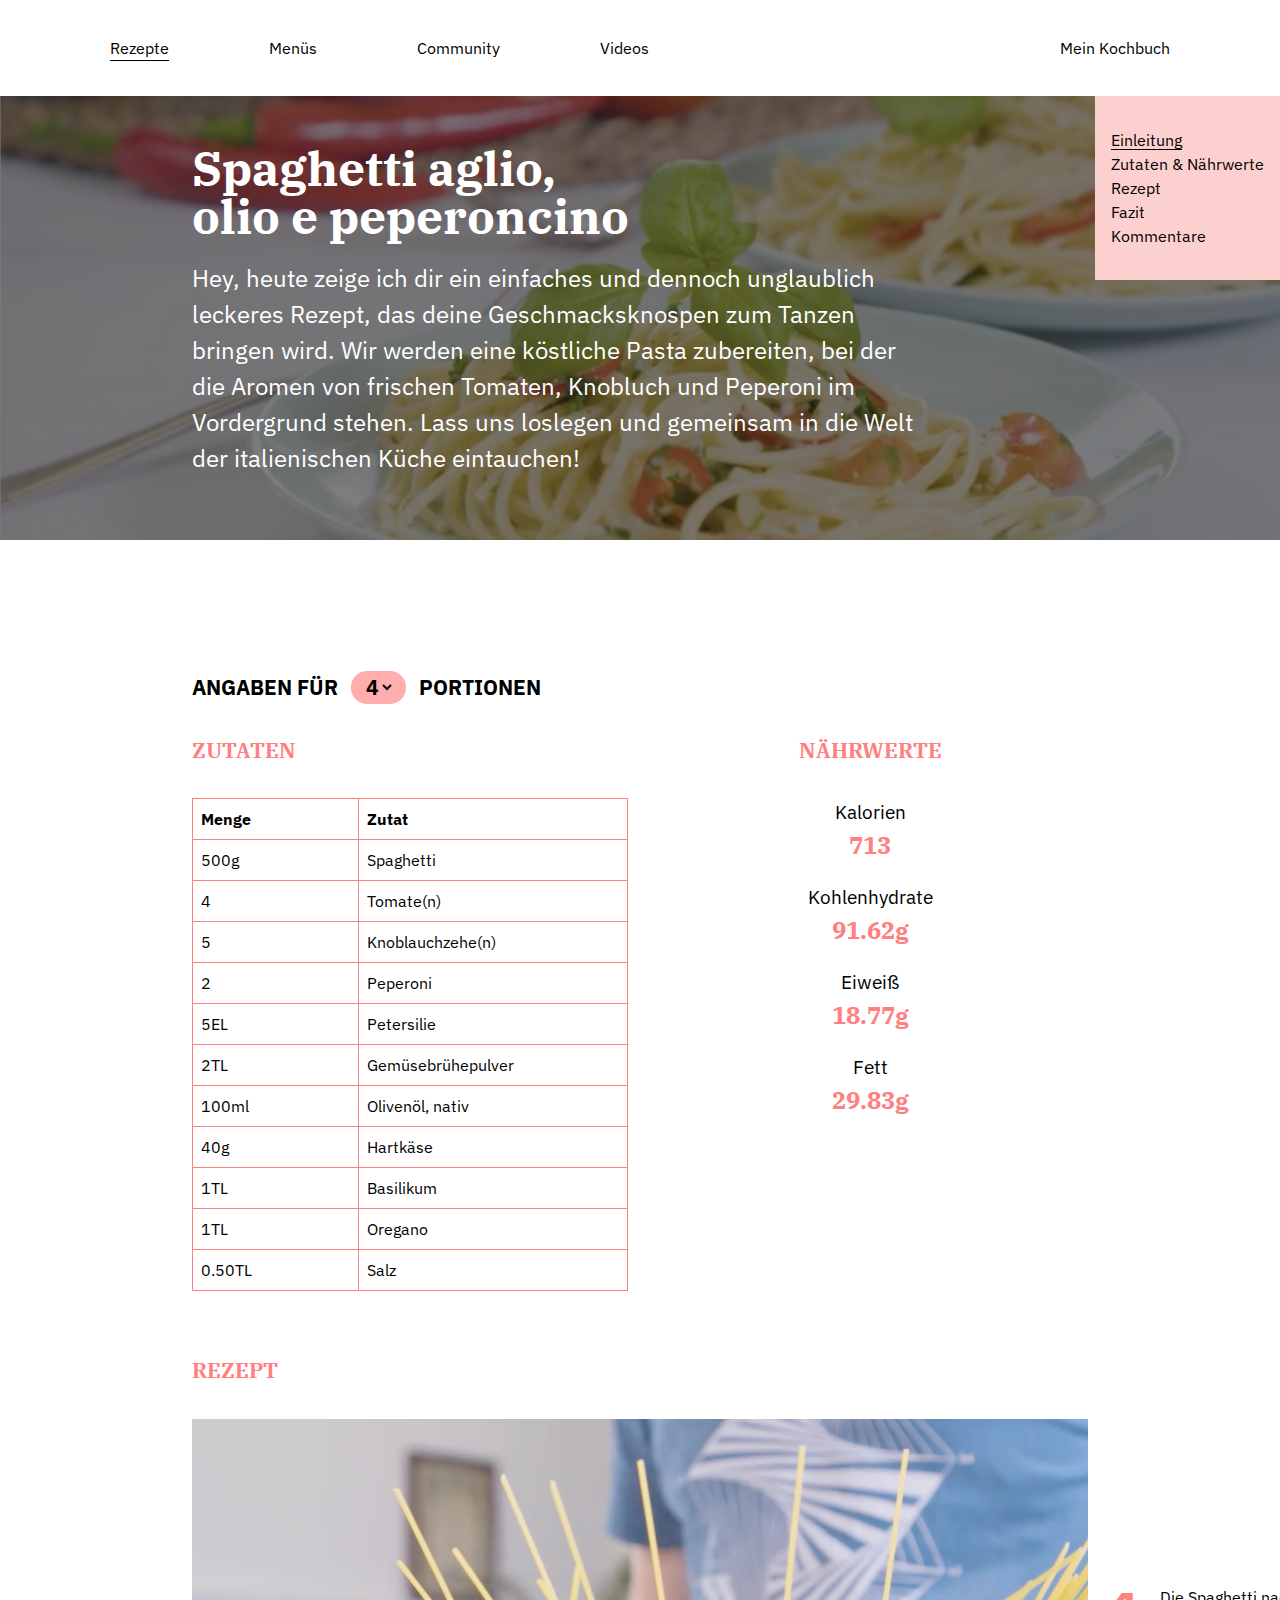
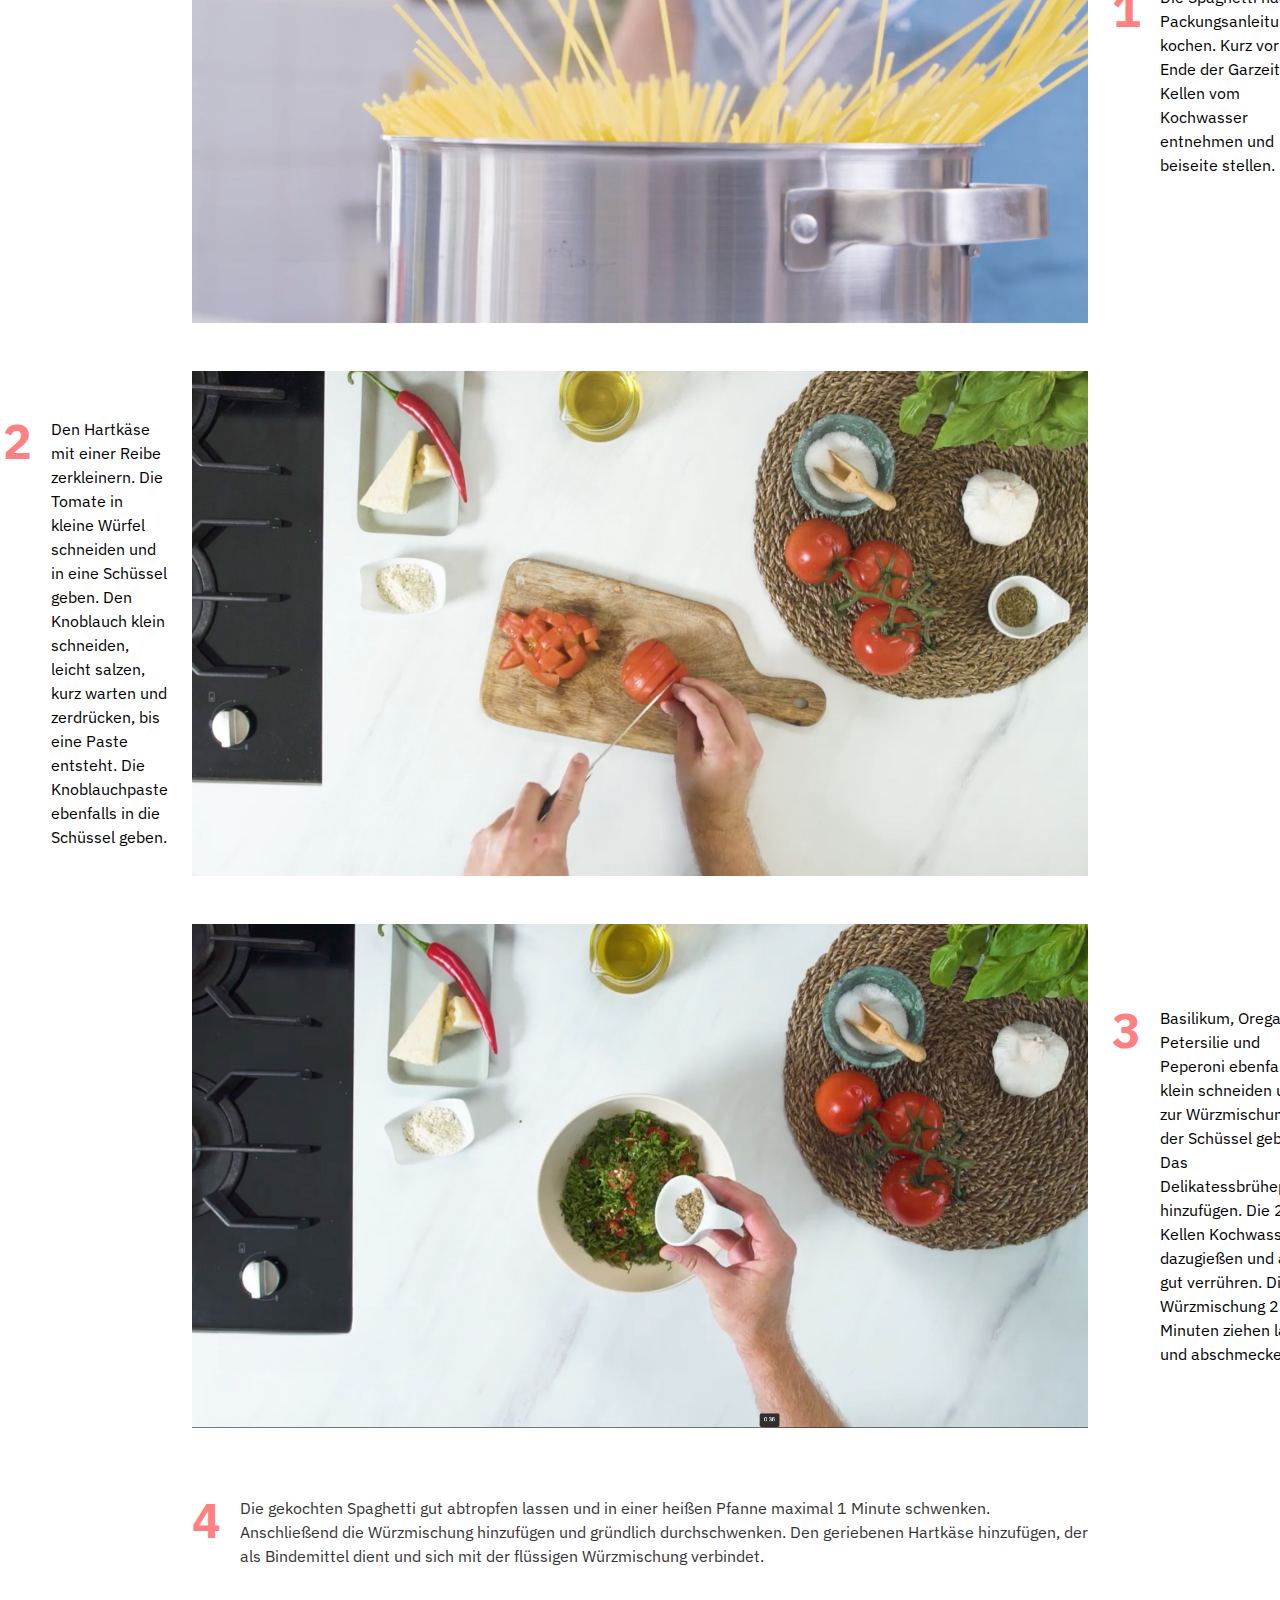
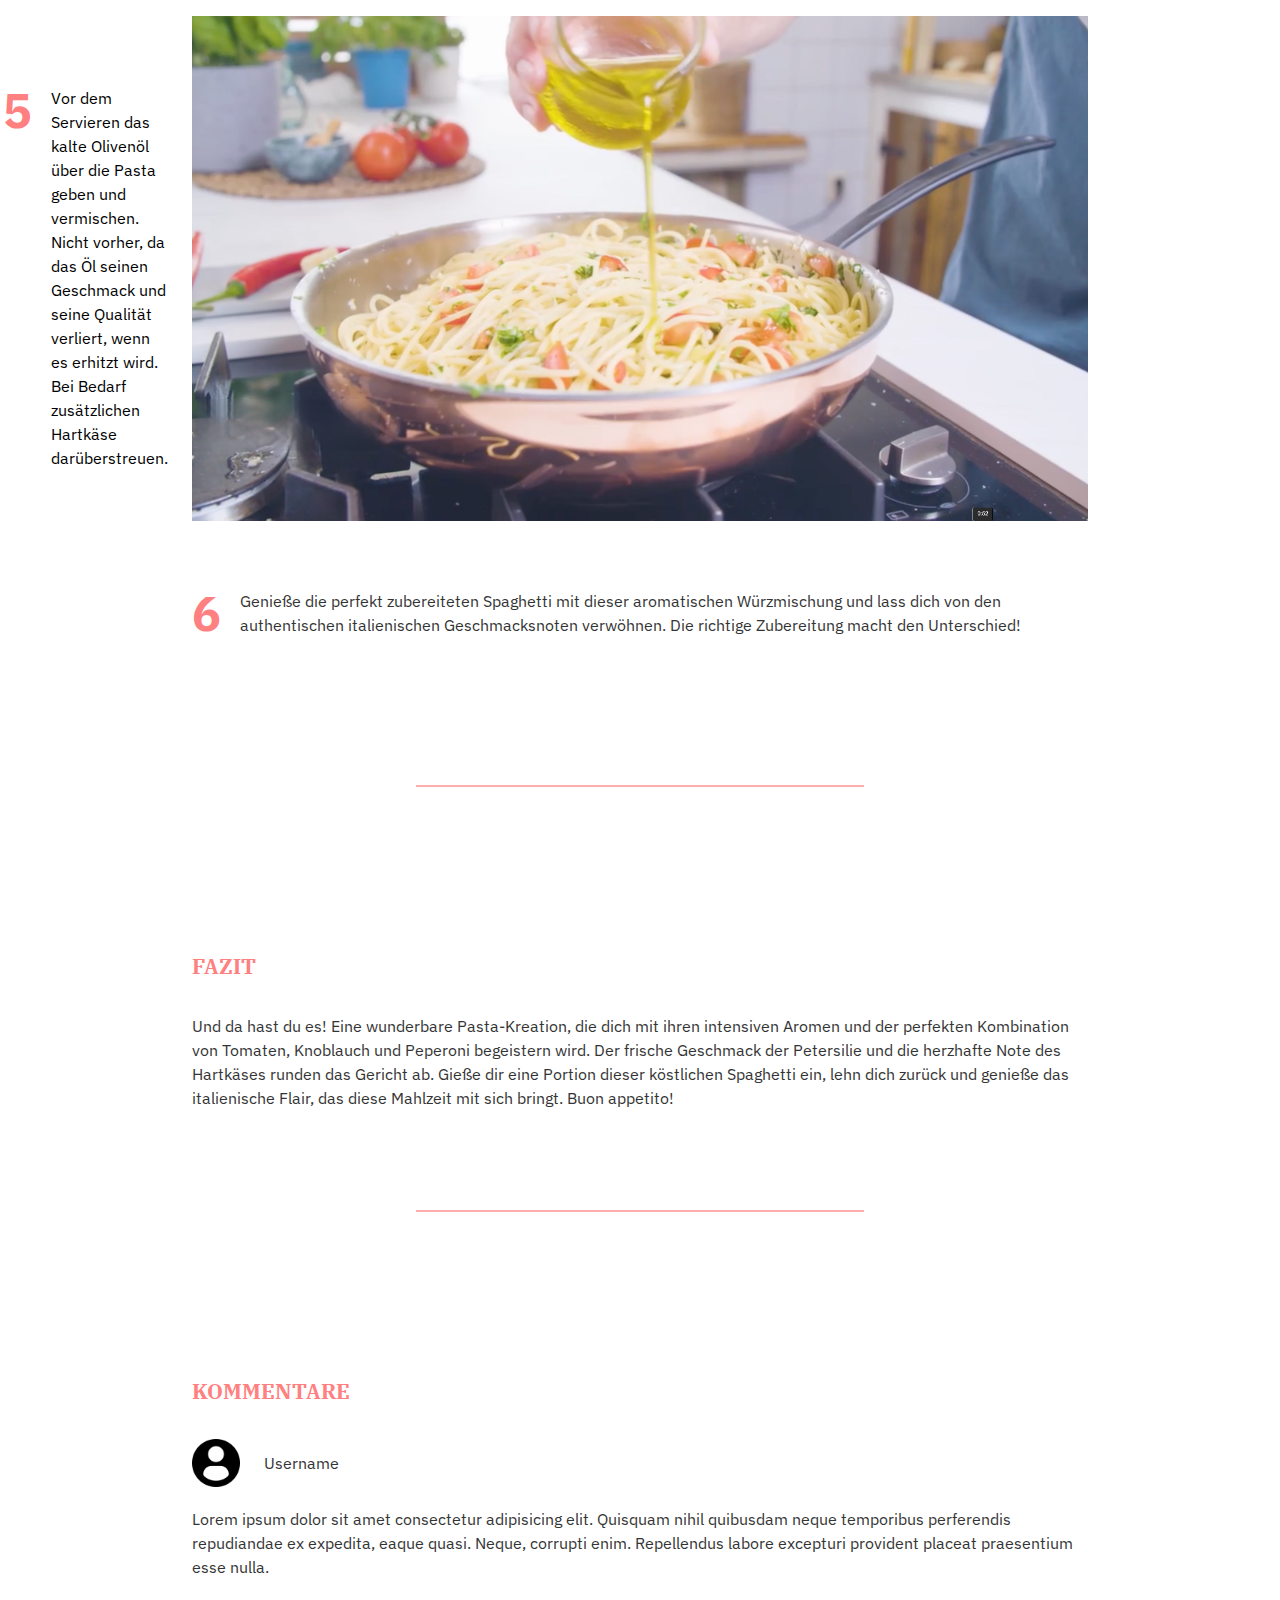
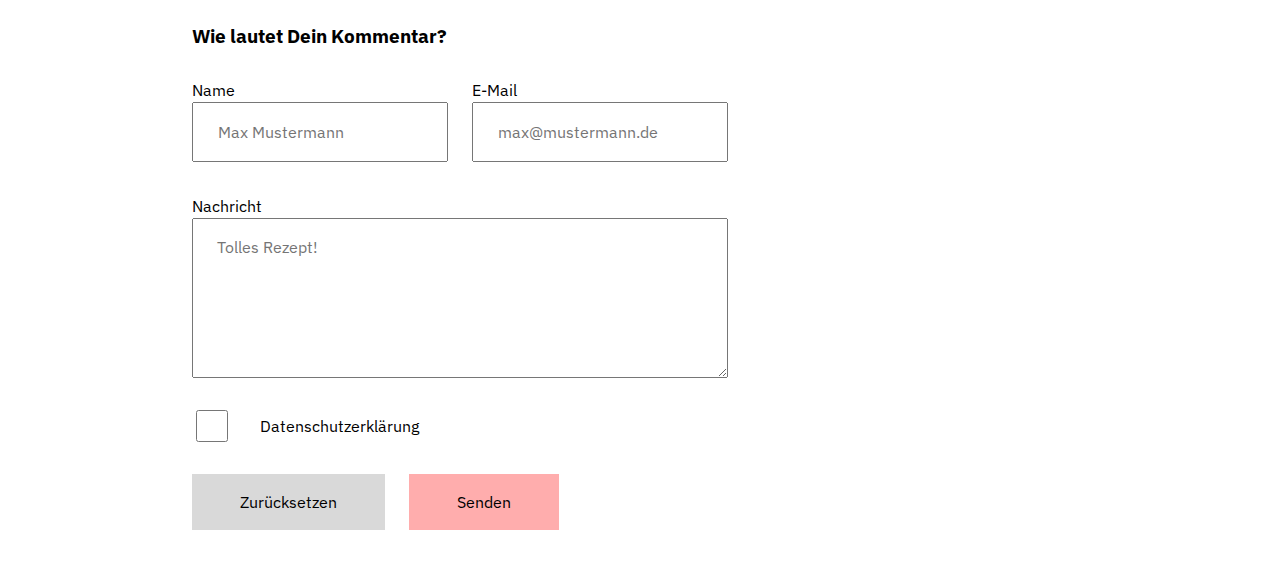
==== commit 193e91ff: "Initialize qr-validation" ====
--- a/recipes/spaghetti-aglio-olio-e-peperoncino.html
+++ b/recipes/spaghetti-aglio-olio-e-peperoncino.html
@@ -227,10 +227,6 @@
                 <hr>
         </section>
 
-        <section id="kommentare">
-
-        </section>
-
         <section class="comments" id="kommentare">
             <h2>Kommentare</h2>
             <div class="comment">
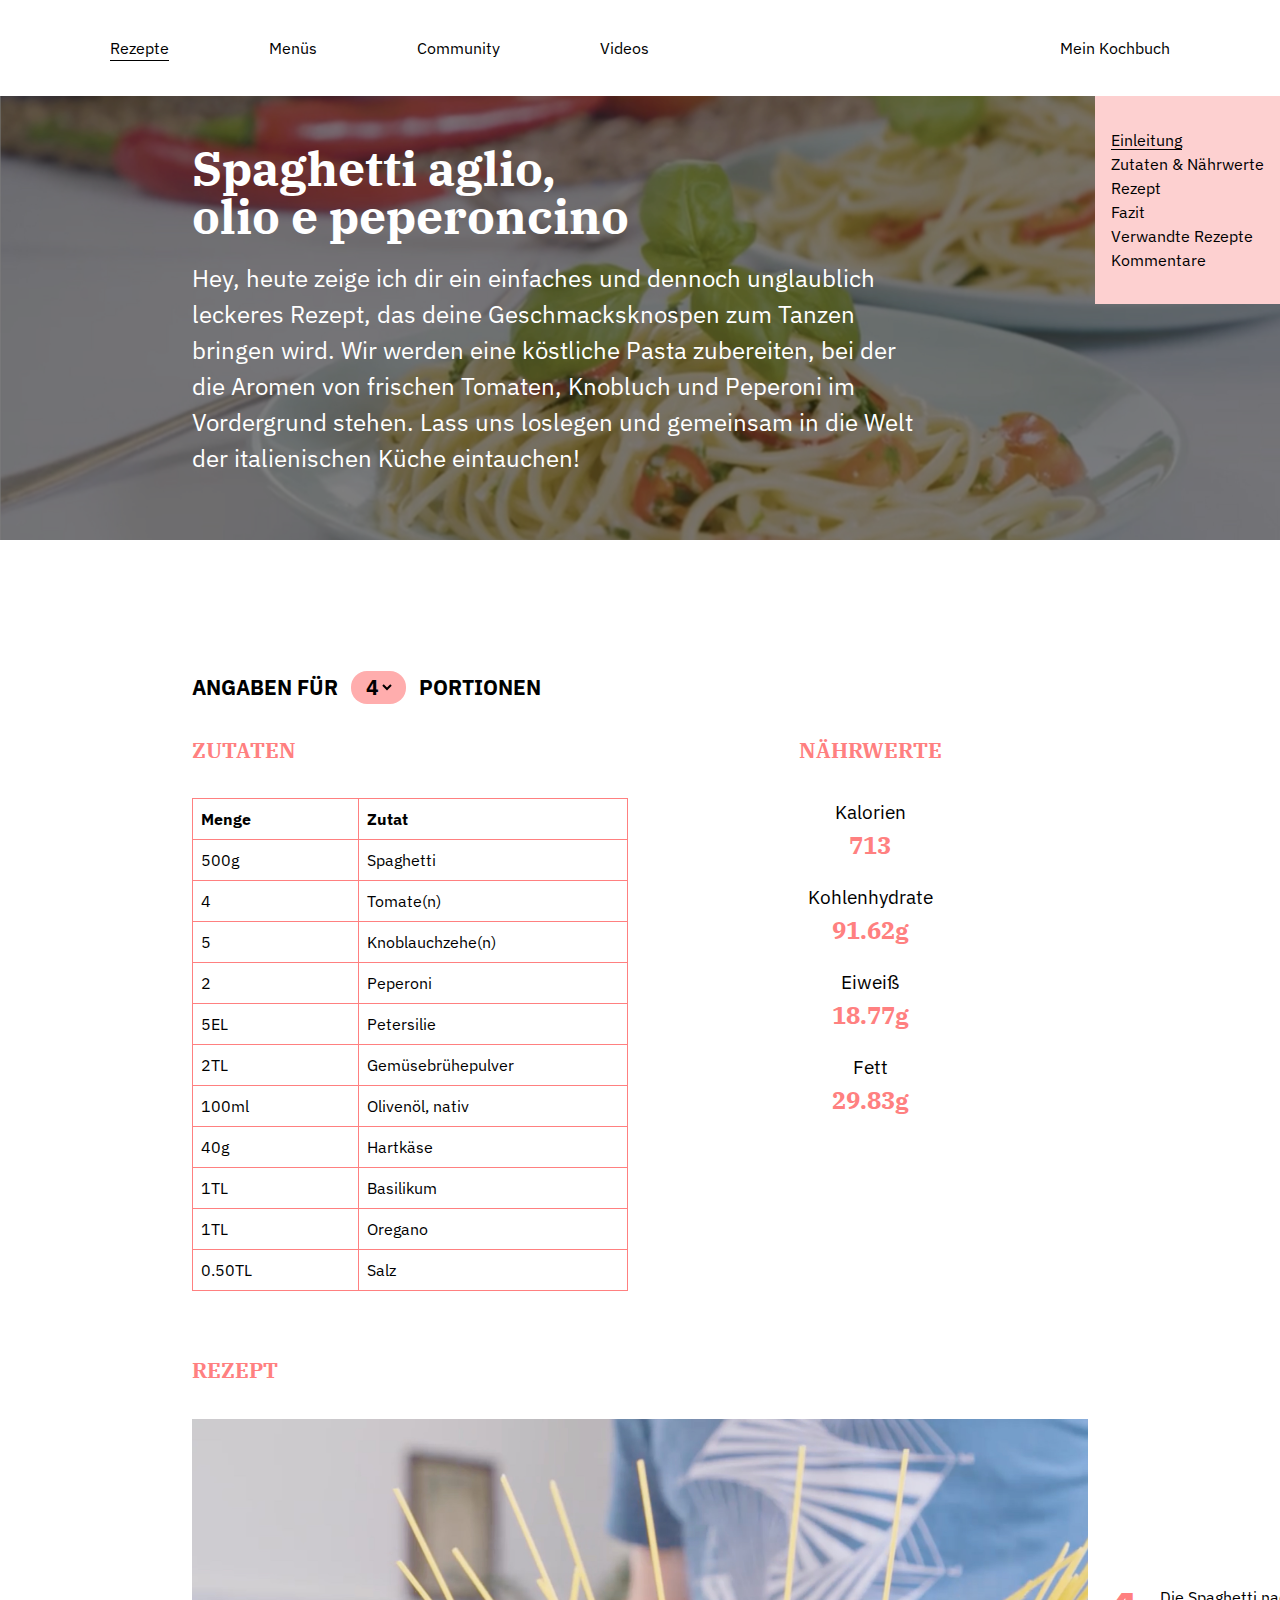
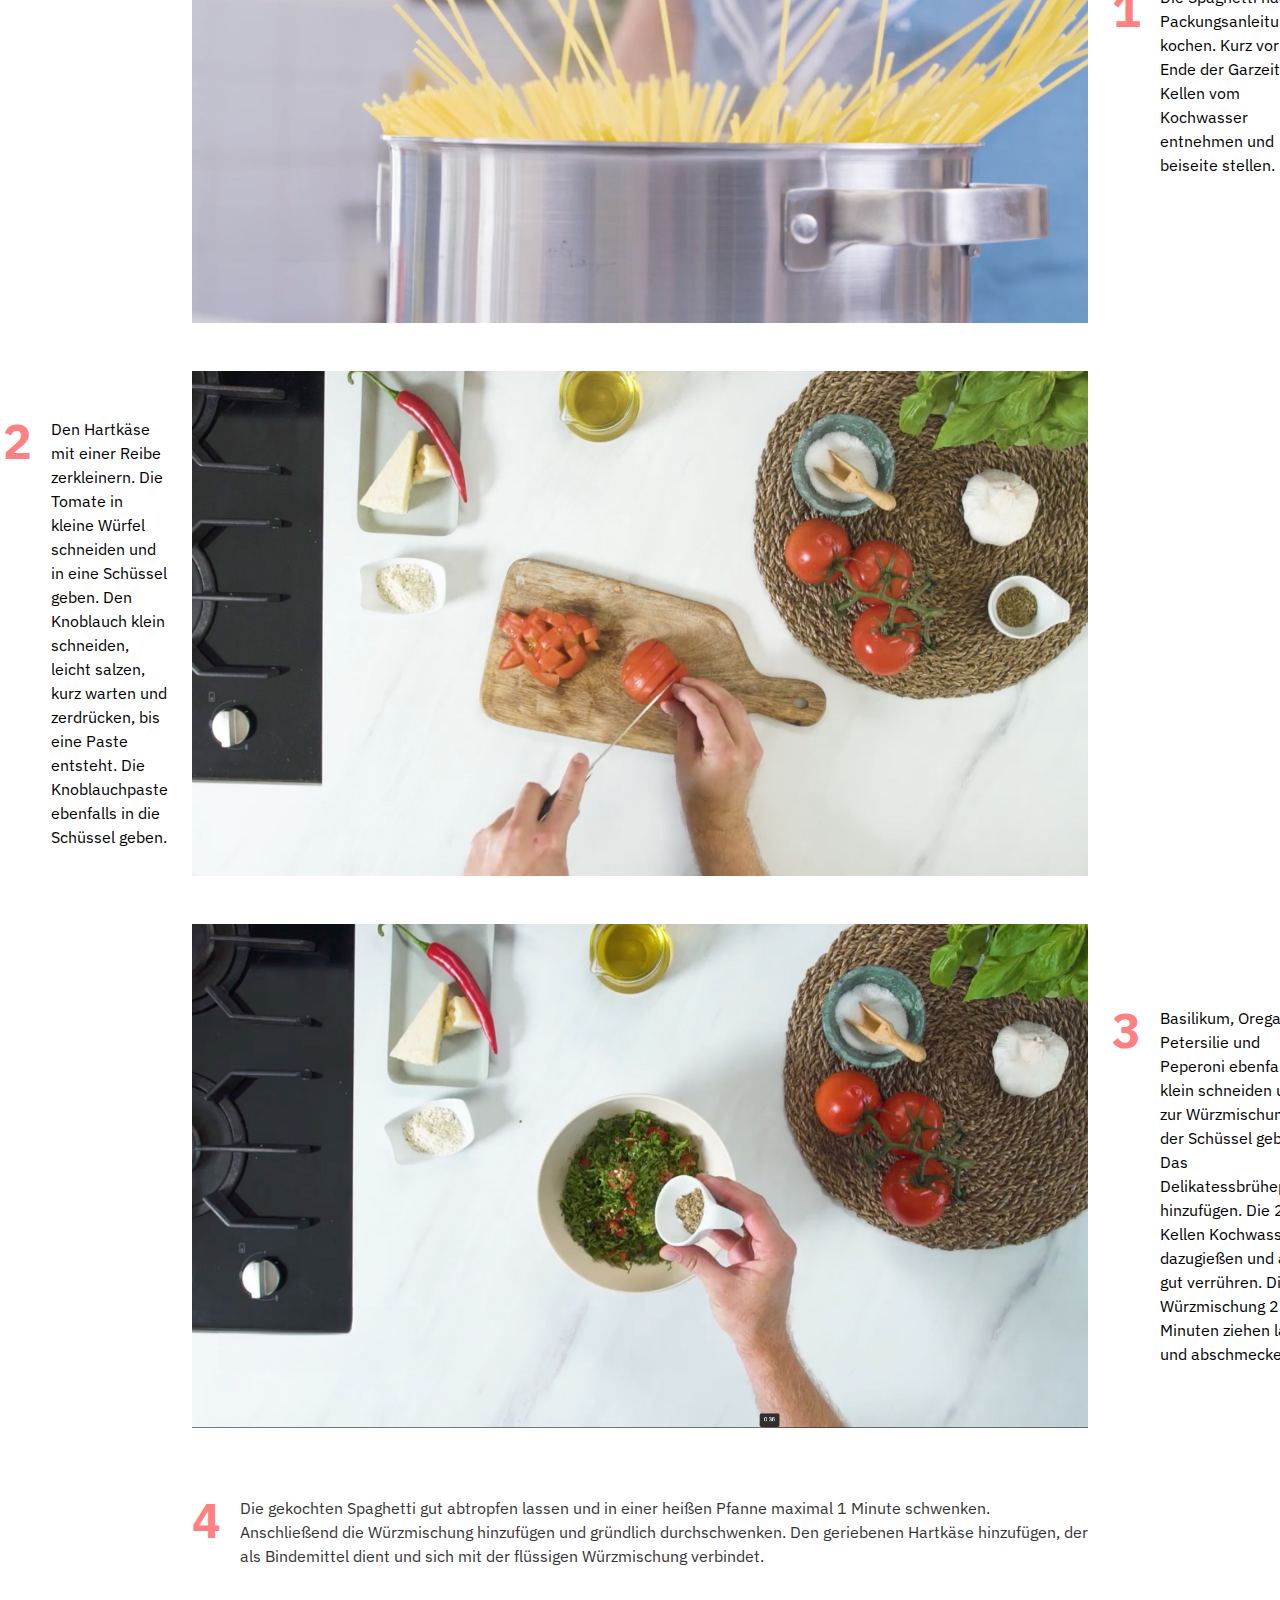
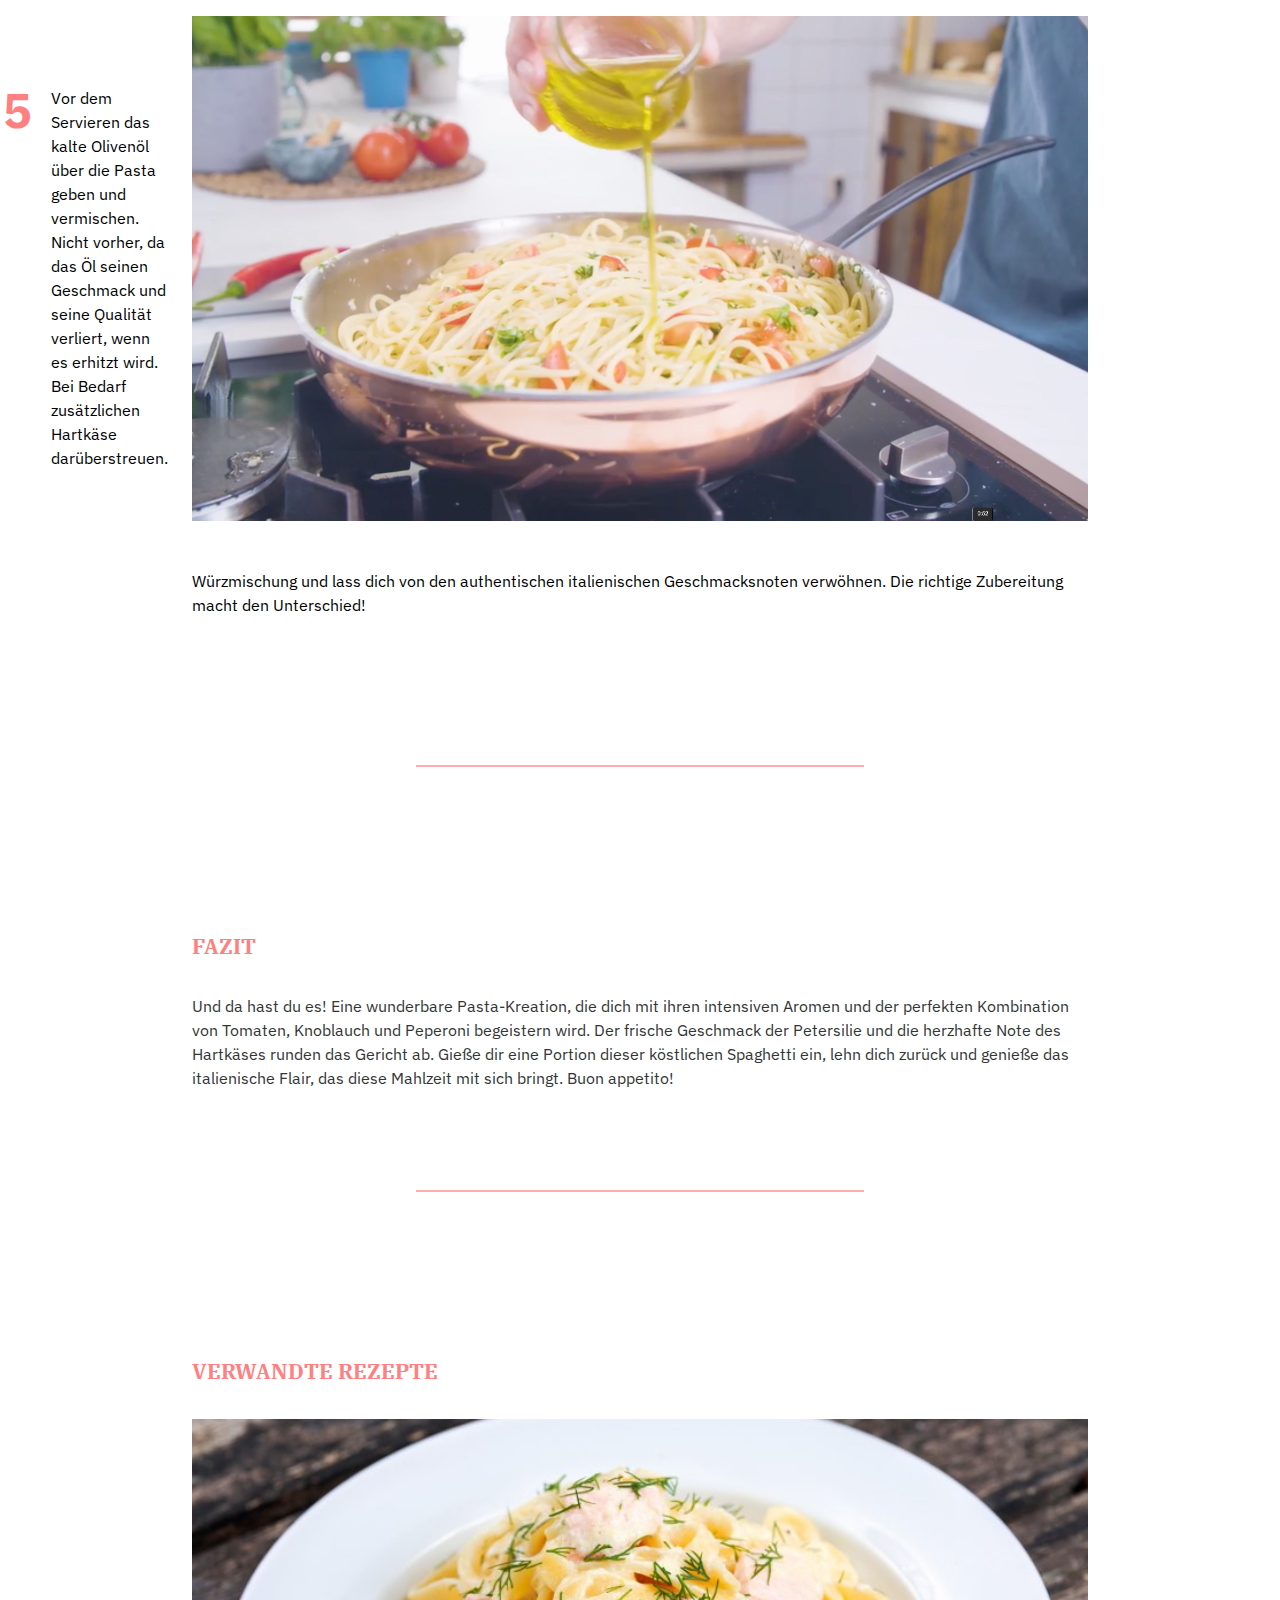
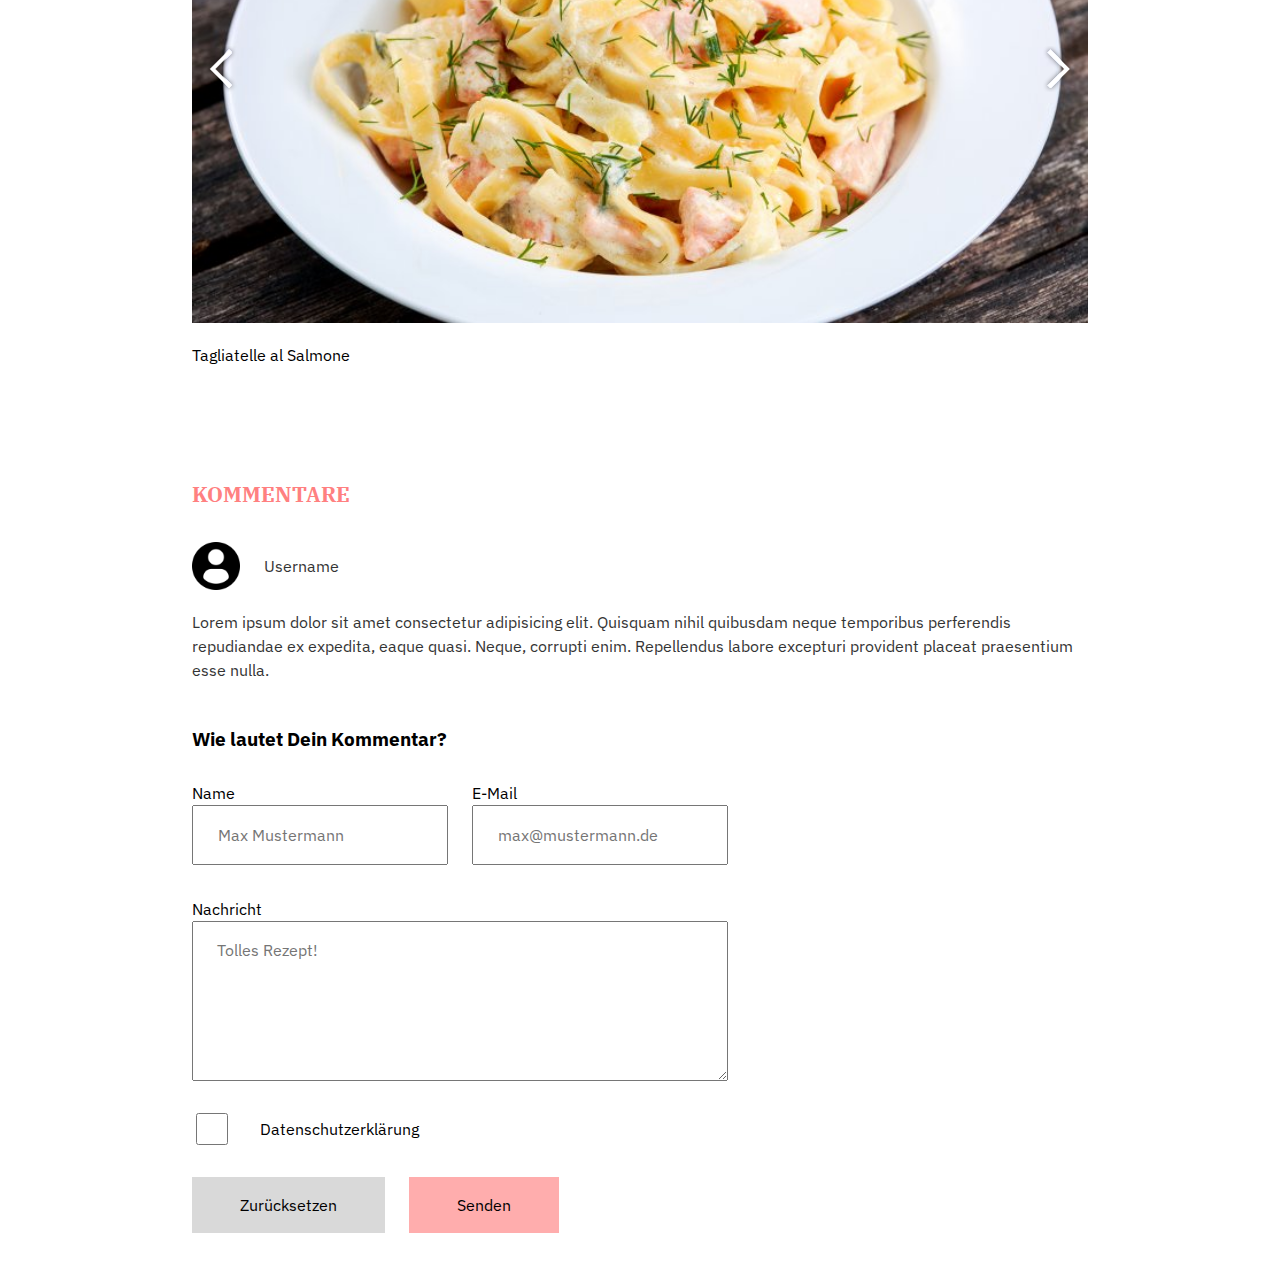
==== commit 11beb686: "Initialize f-verwandte-rezepte" ====
--- a/recipes/spaghetti-aglio-olio-e-peperoncino.html
+++ b/recipes/spaghetti-aglio-olio-e-peperoncino.html
@@ -7,21 +7,24 @@
     <meta name="viewport" content="width=device-width, initial-scale=1.0">
     <title>Spaghetti aglio, olio e peperoncino</title>
 
-    <link rel="stylesheet" href="/styles/reset.css">
-    <link rel="stylesheet" href="/styles/variables.css">
-    <link rel="stylesheet" href="/styles/base.css">
-    <link rel="stylesheet" href="/styles/layout.css">
-    <link rel="stylesheet" href="/styles/components.css">
-    <link rel="stylesheet" href="/styles/quantity-selector.css">
+    <link rel="stylesheet" href="../styles/reset.css">
+    <link rel="stylesheet" href="../styles/variables.css">
+    <link rel="stylesheet" href="../styles/base.css">
+    <link rel="stylesheet" href="../styles/layout.css">
+    <link rel="stylesheet" href="../styles/components.css">
+    <link rel="stylesheet" href="../styles/quantity-selector.css">
+    <link rel="stylesheet" href="../styles/other-recipes.css">
+
+    <script src="../scripts/slideshow.js" defer></script>
+
 </head>
 
 <body>
-
     <header class="navbar">
         <nav>
             <ul>
-                <li><a class="is-active" href="/recipes/spaghetti-aglio-olio-e-peperoncino.html">Rezepte</a></li>
-                <li><a href="/index.html">Menüs</a></li>
+                <li><a class="is-active" href="../recipes/spaghetti-aglio-olio-e-peperoncino.html">Rezepte</a></li>
+                <li><a href="../index.html">Menüs</a></li>
                 <li><a href="#">Community</a></li>
                 <li><a href="#">Videos</a></li>
                 <li><a href="#">Mein Kochbuch</a></li>
@@ -36,12 +39,13 @@
                 <li><a href="#zutaten-und-naehrwerte">Zutaten & Nährwerte</a></li>
                 <li><a href="#rezept">Rezept</a></li>
                 <li><a href="#fazit">Fazit</a></li>
+                <li><a href="#verwandte-rezepte">Verwandte Rezepte</a></li>
                 <li><a href="#kommentare">Kommentare</a></li>
             </ul>
         </nav>
         <article class="hero" id="einleitung">
             <figure>
-                <img src="/images/spaghetti-aglio-olio-e-peperoncino.jpg"
+                <img src="../images/spaghetti-aglio-olio-e-peperoncino.jpg"
                     alt="Bild von Spaghetti aglio, olio e peperoncino">
             </figure>
 
@@ -68,9 +72,7 @@
                     </select></span> Portionen</h2>
 
             <div class="grid" data-columns="2">
-
                 <section class="ingredients">
-
                     <h2>Zutaten</h2>
 
                     <table>
@@ -129,7 +131,7 @@
                     </table>
                 </section>
 
-                <section class="nutritional-values" >
+                <section class="nutritional-values">
                     <h2>Nährwerte</h2>
 
                     <dl>
@@ -146,7 +148,6 @@
             </div>
         </section>
 
-
         <section id="rezept">
             <h2>Rezept</h2>
             <ol class="steps">
@@ -206,13 +207,11 @@
                     </figure>
                 </li>
                 <li class="is-text-only">
-                    <p class="has-counter">Genieße die perfekt zubereiteten Spaghetti mit dieser aromatischen
-                        Würzmischung und lass dich von den authentischen italienischen Geschmacksnoten verwöhnen. Die
-                        richtige Zubereitung macht den Unterschied!
+                    Würzmischung und lass dich von den authentischen italienischen Geschmacksnoten verwöhnen. Die
+                    richtige Zubereitung macht den Unterschied!
                     </p>
                 </li>
             </ol>
-
             <hr>
         </section>
 
@@ -224,7 +223,65 @@
                 Spaghetti ein, lehn dich zurück und genieße das italienische Flair, das diese Mahlzeit mit sich bringt.
                 Buon appetito!</p>
 
-                <hr>
+            <hr>
+        </section>
+
+        <section id="verwandte-rezepte">
+            <h2>Verwandte Rezepte</h2>
+
+            <div class="other-recipes">
+                <ul class="other-recipes-list" data-js-slideshow>
+                    <li class="other-recipes-list__item is-active" data-js-slide>
+                        <figure>
+                            <img src="../images/other-recipes/lachs-tagliatelle-mit-cremiger-oberssauce.jpg"
+                                alt="Tagliatelle al Salmone">
+                            <figcaption>Tagliatelle al Salmone</figcaption>
+                        </figure>
+                    </li>
+                    <li class="other-recipes-list__item" data-js-slide>
+                        <figure>
+                            <img src="../images/other-recipes/nudeln-mit-zucchini-kraeuter-sauce.jpg"
+                                alt="Spaghetti Carbonara">
+                            <figcaption>Spaghetti Carbonara</figcaption>
+                        </figure>
+                    </li>
+                    <li class="other-recipes-list__item" data-js-slide>
+                        <figure>
+                            <img src="../images/other-recipes/spaghetti-alla-puttanesca.jpg"
+                                alt="Nudeln mit Zucchini Kräuter Sauce">
+                            <figcaption>Nudeln mit Zucchini Kräuter Sauce</figcaption>
+                        </figure>
+                    </li>
+                    <li class="other-recipes-list__item" data-js-slide>
+                        <figure>
+                            <img src="../images/other-recipes/spaghetti-bolognese.jpg" alt="Spaghetti alla Melanzane">
+                            <figcaption>Spaghetti alla Melanzane</figcaption>
+                        </figure>
+                    </li>
+                    <li class="other-recipes-list__item" data-js-slide>
+                        <figure>
+                            <img src="../images/other-recipes/spaghetti-carbonara.jpg" alt="Spaghetti alla Melanzane">
+                            <figcaption>Spaghetti alla Melanzane</figcaption>
+                        </figure>
+                    </li>
+                    <li class="other-recipes-list__item" data-js-slide>
+                        <figure>
+                            <img src="../images/other-recipes/spaghetti-melanzane.jpg" alt="Spaghetti alla Puttanesca">
+                            <figcaption>Spaghetti alla Puttanesca</figcaption>
+                        </figure>
+                    </li>
+                    <li class="other-recipes-list__item" data-js-slide>
+                        <figure>
+                            <img src="../images/other-recipes/penne-Arrabiata.jpg" alt="Penne Arrabiata">
+                            <figcaption>Penne Arrabiata</figcaption>
+                        </figure>
+                    </li>
+                </ul>
+
+                <button class="other-recipes-list__button" data-js-slideshow-gui="back"><img src="../icons/gui-prev.svg" alt="back Button"></button>
+                <button class="other-recipes-list__button is-right" data-js-slideshow-gui="forward"><img src="../icons/gui-next.svg"
+                        alt="forward Button"></button>
+            </div>
         </section>
 
         <section class="comments" id="kommentare">
@@ -254,10 +311,6 @@
                     </div>
                 </div>
 
-                <div>
-
-                </div>
-
                 <label for="message">Nachricht</label>
                 <textarea id="message" name="message" placeholder="Tolles Rezept!"></textarea>
 
@@ -267,16 +320,15 @@
 
                 <div class="form-container">
                     <button type="reset">Zurücksetzen</button>
-
                     <button id="comment-submit-btn" type="submit">Senden</button>
                 </div>
             </form>
         </section>
     </main>
 
-    <script src="/scripts/form-validation.js"></script>
-    <script src="/scripts/main.js"></script>
-    <script src="/scripts/quantity-selector.js"></script>
+    <script src="../scripts/form-validation.js"></script>
+    <script src="../scripts/main.js"></script>
+    <script src="../scripts/quantity-selector.js"></script>
 
 </body>
 
--- a/styles/other-recipes.css
+++ b/styles/other-recipes.css
@@ -0,0 +1,72 @@
+/* stylelint-disable selector-class-pattern */
+.other-recipes{
+    position: relative;
+}
+
+.other-recipes-list{
+    position: relative;
+    padding: 0;
+    margin: 0;
+    margin-bottom: var(--xl);
+}
+
+.other-recipes-list .other-recipes-list__item{
+    position: absolute;
+    inset: 0;
+    list-style: none;
+    opacity: 0;
+    transition: opacity 1s, margin-left 1s;
+}
+
+.other-recipes-list .other-recipes-list__item figure{
+    width: 100%;
+    padding: 0;
+    margin: 0;
+}
+
+.other-recipes-list .other-recipes-list__item figure img{
+    width: 100%;
+    aspect-ratio: 16/9;
+    filter: blur(var(--s));
+    object-fit: cover;
+    transition: filter 1s;
+}
+
+.other-recipes-list .other-recipes-list__item.is-active{
+    position: relative;
+    z-index: 0;
+    margin-left: 0;
+    opacity: 1;
+}
+
+.other-recipes-list .other-recipes-list__item.is-active figure img{
+    filter: blur(0);
+}
+
+.other-recipes-list .other-recipes-list__item:not(.is-active){
+    z-index: -10;
+    margin-left: 10%;
+    opacity: 0;
+}
+
+.other-recipes-list__button{
+    position: absolute;
+    top: calc(50% - var(--xl));
+    height: var(--xl);
+    border: none;
+    background-color: transparent;
+}
+
+.other-recipes-list__button:hover{
+    cursor: pointer;
+}
+
+/* stylelint-disable-next-line no-descending-specificity */
+.other-recipes-list__button img{
+    height: 100%;
+    aspect-ratio: 1/1;
+}
+
+.other-recipes-list__button.is-right{
+    right: 0;
+}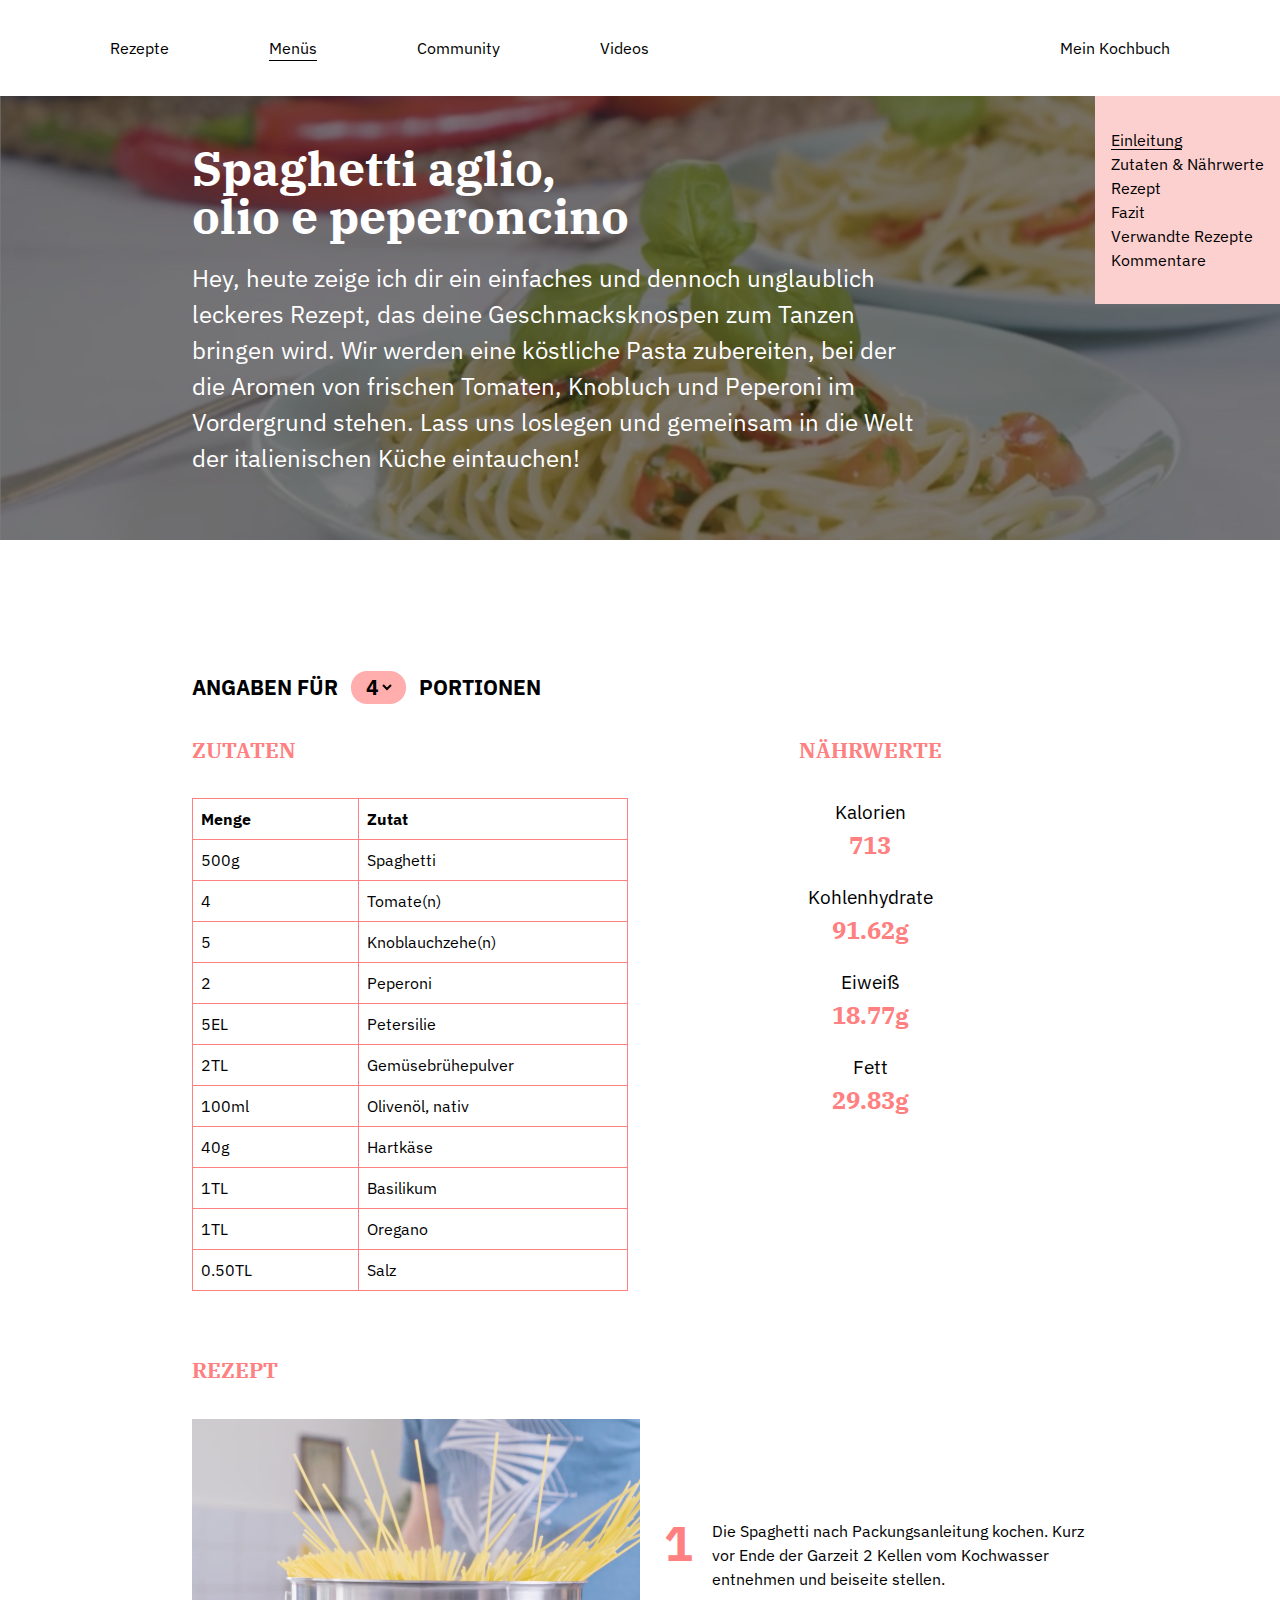
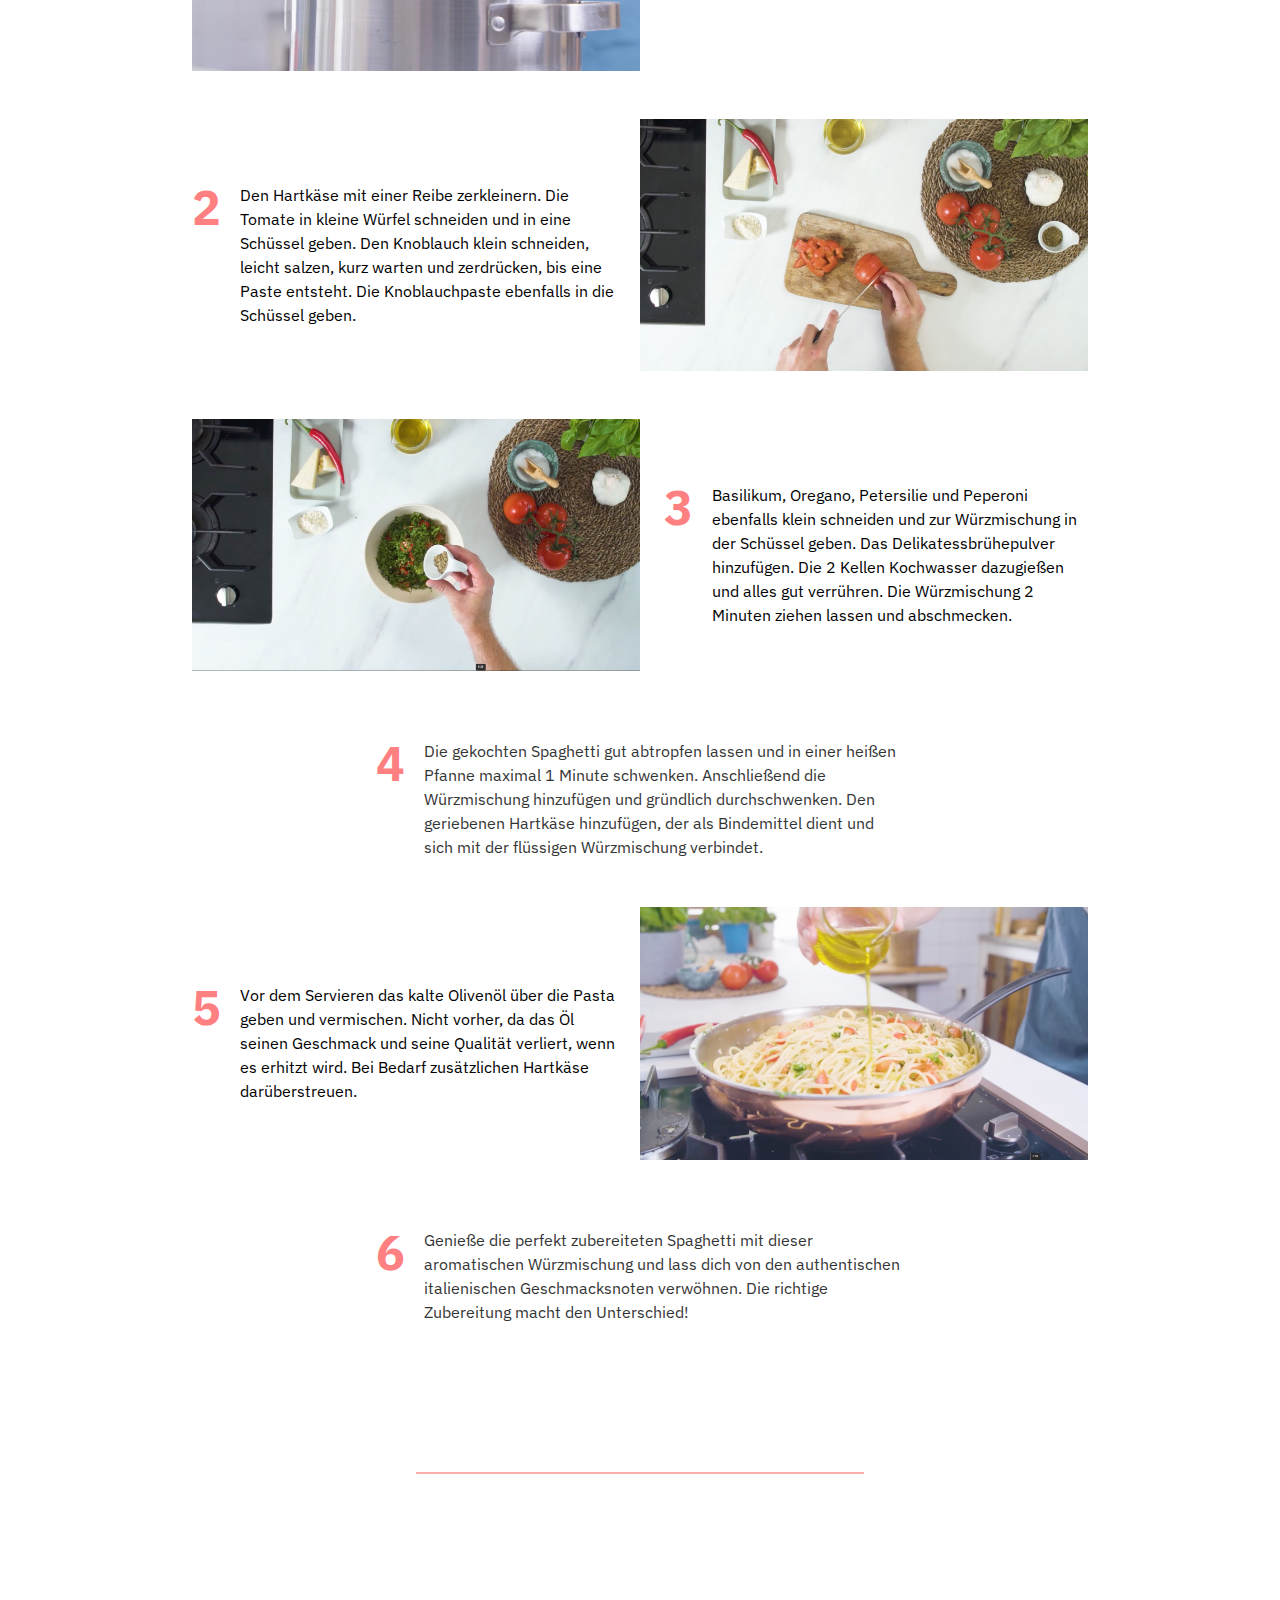
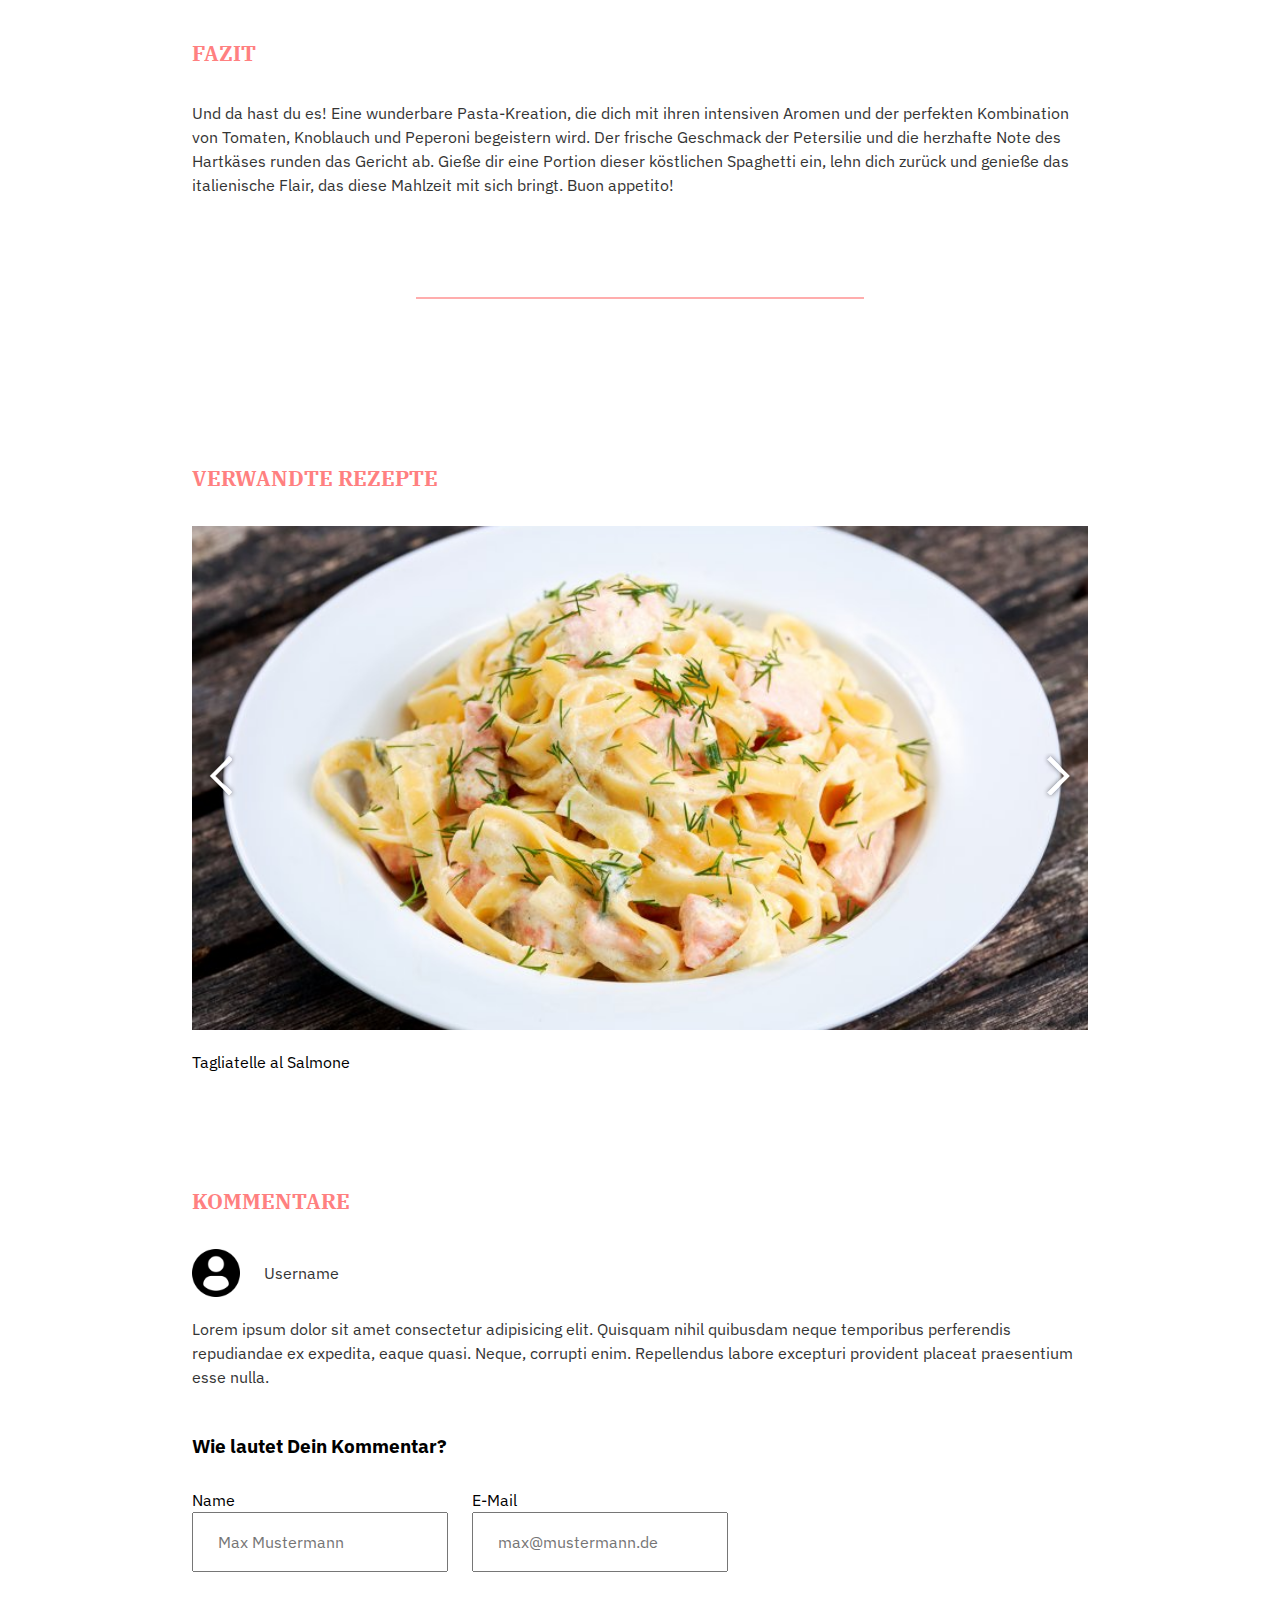
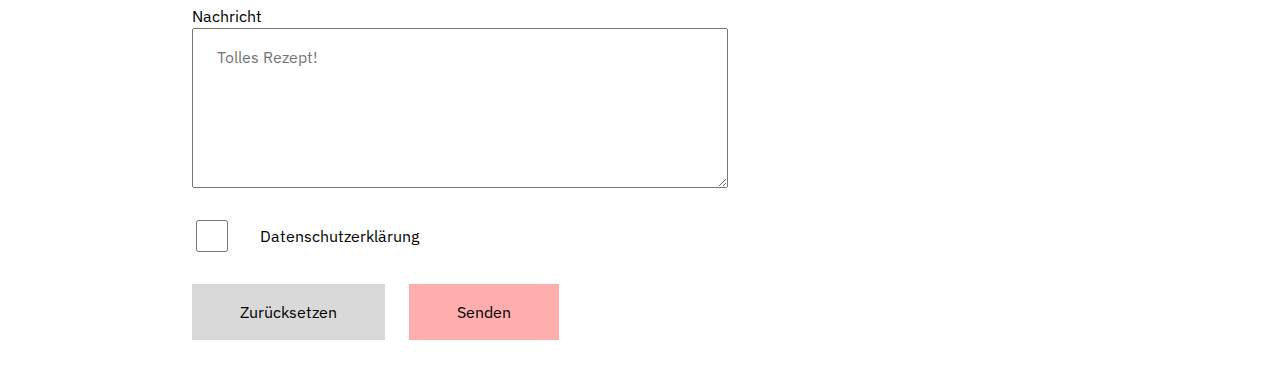
==== commit 73906235: "Working responsive navbar" ====
--- a/recipes/spaghetti-aglio-olio-e-peperoncino.html
+++ b/recipes/spaghetti-aglio-olio-e-peperoncino.html
@@ -19,316 +19,336 @@
 
 </head>
 
-<body>
-    <header class="navbar">
-        <nav>
-            <ul>
-                <li><a class="is-active" href="../recipes/spaghetti-aglio-olio-e-peperoncino.html">Rezepte</a></li>
-                <li><a href="../index.html">Menüs</a></li>
-                <li><a href="#">Community</a></li>
-                <li><a href="#">Videos</a></li>
-                <li><a href="#">Mein Kochbuch</a></li>
-            </ul>
-        </nav>
-    </header>
-
-    <main>
-        <nav data-intern-nav class="intern-nav">
-            <ul>
-                <li><a href="#einleitung">Einleitung</a></li>
-                <li><a href="#zutaten-und-naehrwerte">Zutaten & Nährwerte</a></li>
-                <li><a href="#rezept">Rezept</a></li>
-                <li><a href="#fazit">Fazit</a></li>
-                <li><a href="#verwandte-rezepte">Verwandte Rezepte</a></li>
-                <li><a href="#kommentare">Kommentare</a></li>
-            </ul>
-        </nav>
-        <article class="hero" id="einleitung">
-            <figure>
-                <img src="../images/spaghetti-aglio-olio-e-peperoncino.jpg"
-                    alt="Bild von Spaghetti aglio, olio e peperoncino">
-            </figure>
-
-            <div class="hero-content">
-                <h1>Spaghetti aglio, olio e peperoncino</h1>
-                <p>Hey, heute zeige ich dir ein einfaches und dennoch unglaublich leckeres Rezept, das deine
-                    Geschmacksknospen zum Tanzen bringen wird. Wir werden eine köstliche Pasta zubereiten, bei der die
-                    Aromen von frischen Tomaten, Knobluch und Peperoni im Vordergrund stehen. Lass uns loslegen und
-                    gemeinsam in die Welt der italienischen Küche eintauchen!</p>
-            </div>
-        </article>
-
-        <section id="zutaten-und-naehrwerte">
-            <h2 class="quantity-selector-head">Angaben für <span class="highlighted">
-                    <select name="quantity-selector" id="quantity-selector" data-quantity-selector>
-                        <option value="1">1</option>
-                        <option value="2">2</option>
-                        <option value="3">3</option>
-                        <option value="4" selected>4</option>
-                        <option value="5">5</option>
-                        <option value="6">6</option>
-                        <option value="7">7</option>
-                        <option value="8">8</option>
-                    </select></span> Portionen</h2>
-
-            <div class="grid" data-columns="2">
-                <section class="ingredients">
-                    <h2>Zutaten</h2>
-
-                    <table>
-                        <thead>
-                            <tr>
-                                <th>Menge</th>
-                                <th>Zutat</th>
-                            </tr>
-                        </thead>
-                        <tbody>
-                            <tr>
-                                <td data-quantity="125" data-unit="g"></td>
-                                <td>Spaghetti</td>
-                            </tr>
-                            <tr>
-                                <td data-quantity="1"></td>
-                                <td>Tomate(n)</td>
-                            </tr>
-                            <tr>
-                                <td data-quantity="1.25"></td>
-                                <td>Knoblauchzehe(n)</td>
-                            </tr>
-                            <tr>
-                                <td data-quantity="0.5"></td>
-                                <td>Peperoni</td>
-                            </tr>
-                            <tr>
-                                <td data-quantity="1.25" data-unit="EL"></td>
-                                <td>Petersilie</td>
-                            </tr>
-                            <tr>
-                                <td data-quantity="0.5" data-unit="TL"></td>
-                                <td>Gemüsebrühepulver</td>
-                            </tr>
-                            <tr>
-                                <td data-quantity="25" data-unit="ml"></td>
-                                <td>Olivenöl, nativ</td>
-                            </tr>
-                            <tr>
-                                <td data-quantity="10" data-unit="g"></td>
-                                <td>Hartkäse</td>
-                            </tr>
-                            <tr>
-                                <td data-quantity="0.25" data-unit="TL"></td>
-                                <td>Basilikum</td>
-                            </tr>
-                            <tr>
-                                <td data-quantity="0.25" data-unit="TL"></td>
-                                <td>Oregano</td>
-                            </tr>
-                            <tr>
-                                <td data-quantity="0.125" data-unit="TL"></td>
-                                <td>Salz</td>
-                            </tr>
-                        </tbody>
-                    </table>
-                </section>
-
-                <section class="nutritional-values">
-                    <h2>Nährwerte</h2>
-
-                    <dl>
-                        <dt>Kalorien</dt>
-                        <dd data-quantity="178.25"></dd>
-                        <dt>Kohlenhydrate</dt>
-                        <dd data-quantity="22.905" data-unit="g"></dd>
-                        <dt>Eiweiß</dt>
-                        <dd data-quantity="4.6925" data-unit="g"></dd>
-                        <dt>Fett</dt>
-                        <dd data-quantity="7.4575" data-unit="g"></dd>
-                    </dl>
-                </section>
-            </div>
-        </section>
-
-        <section id="rezept">
-            <h2>Rezept</h2>
-            <ol class="steps">
-                <li>
-                    <figure>
-                        <img src="../images/step-1.jpg" alt="Topf mit kassen Spaghetti drin">
-                        <figcaption class="has-counter">
-                            Die Spaghetti nach Packungsanleitung kochen. Kurz vor Ende der Garzeit 2 Kellen vom
-                            Kochwasser
-                            entnehmen und beiseite stellen.
-                        </figcaption>
-                    </figure>
-                </li>
-                <li>
-                    <figure class="is-reversed">
-                        <img src="../images/step-2.jpg" alt="Topf mit kassen Spaghetti drin">
-                        <figcaption class="has-counter">
-                            Den Hartkäse mit einer Reibe zerkleinern. Die Tomate in kleine Würfel schneiden und in eine
-                            Schüssel
-                            geben. Den Knoblauch klein schneiden, leicht salzen, kurz warten und zerdrücken, bis eine
-                            Paste
-                            entsteht. Die Knoblauchpaste ebenfalls in die Schüssel geben.
-                        </figcaption>
-                    </figure>
-                </li>
-                <li>
-                    <figure>
-                        <img src="../images/step-3.jpg" alt="Topf mit kassen Spaghetti drin">
-                        <figcaption class="has-counter">
-                            Basilikum, Oregano, Petersilie und Peperoni ebenfalls klein schneiden und zur Würzmischung
-                            in der
-                            Schüssel geben. Das Delikatessbrühepulver hinzufügen. Die 2 Kellen Kochwasser dazugießen und
-                            alles
-                            gut verrühren. Die Würzmischung 2 Minuten ziehen lassen und abschmecken.
-                        </figcaption>
-                    </figure>
-                </li>
-                <li class="is-text-only">
-                    <p class="has-counter">
-                        Die gekochten Spaghetti gut abtropfen lassen und in einer heißen Pfanne maximal 1 Minute
-                        schwenken.
-                        Anschließend die Würzmischung hinzufügen und gründlich durchschwenken. Den geriebenen Hartkäse
-                        hinzufügen,
-                        der als Bindemittel dient und sich mit der flüssigen Würzmischung verbindet.
-                    </p>
-                </li>
-                <li>
-                    <figure class="is-reversed">
-                        <img src="../images/step-4.jpg" alt="Topf mit kassen Spaghetti drin">
-                        <figcaption class="has-counter">
-                            Vor dem Servieren das kalte Olivenöl über die Pasta geben und vermischen. Nicht vorher, da
-                            das Öl
-                            seinen Geschmack und seine Qualität verliert, wenn es erhitzt wird. Bei Bedarf zusätzlichen
-                            Hartkäse
-                            darüberstreuen.
-                        </figcaption>
-                    </figure>
-                </li>
-                <li class="is-text-only">
+<header class="navbar">
+    <nav class="links">
+        <ul>
+            <li><a href="./recipes/spaghetti-aglio-olio-e-peperoncino.html">Rezepte</a></li>
+            <li><a class="is-active" href="./index.html">Menüs</a></li>
+            <li><a href="#">Community</a></li>
+            <li><a href="#">Videos</a></li>
+            <li><a href="#">Mein Kochbuch</a></li>
+        </ul>
+    </nav>
+</header>
+<header class="mobile-navbar">
+    <div class="figure-container">
+        <figure>
+            <svg xmlns="http://www.w3.org/2000/svg" viewBox="0 -960 960 960">
+                <path d="M103-212v-94h754v94H103Zm0-221v-94h754v94H103Zm0-221v-95h754v95H103Z" />
+            </svg>
+        </figure>
+    </div>
+    <nav>
+        <ul>
+            <li><a href="./recipes/spaghetti-aglio-olio-e-peperoncino.html">Rezepte</a></li>
+            <li><a class="is-active" href="./index.html">Menüs</a></li>
+            <li><a href="#">Community</a></li>
+            <li><a href="#">Videos</a></li>
+            <li><a href="#">Mein Kochbuch</a></li>
+        </ul>
+    </nav>
+</header>
+
+<main>
+    <nav data-intern-nav class="intern-nav">
+        <ul>
+            <li><a href="#einleitung">Einleitung</a></li>
+            <li><a href="#zutaten-und-naehrwerte">Zutaten & Nährwerte</a></li>
+            <li><a href="#rezept">Rezept</a></li>
+            <li><a href="#fazit">Fazit</a></li>
+            <li><a href="#verwandte-rezepte">Verwandte Rezepte</a></li>
+            <li><a href="#kommentare">Kommentare</a></li>
+        </ul>
+    </nav>
+    <article class="hero" id="einleitung">
+        <figure>
+            <img src="../images/spaghetti-aglio-olio-e-peperoncino.jpg"
+                alt="Bild von Spaghetti aglio, olio e peperoncino">
+        </figure>
+
+        <div class="hero-content">
+            <h1>Spaghetti aglio, olio e peperoncino</h1>
+            <p>Hey, heute zeige ich dir ein einfaches und dennoch unglaublich leckeres Rezept, das deine
+                Geschmacksknospen zum Tanzen bringen wird. Wir werden eine köstliche Pasta zubereiten, bei der die
+                Aromen von frischen Tomaten, Knobluch und Peperoni im Vordergrund stehen. Lass uns loslegen und
+                gemeinsam in die Welt der italienischen Küche eintauchen!</p>
+        </div>
+    </article>
+
+    <section id="zutaten-und-naehrwerte">
+        <h2 class="quantity-selector-head">Angaben für <span class="highlighted">
+                <select name="quantity-selector" id="quantity-selector" data-quantity-selector>
+                    <option value="1">1</option>
+                    <option value="2">2</option>
+                    <option value="3">3</option>
+                    <option value="4" selected>4</option>
+                    <option value="5">5</option>
+                    <option value="6">6</option>
+                    <option value="7">7</option>
+                    <option value="8">8</option>
+                </select></span> Portionen</h2>
+
+        <div class="grid" data-columns="2">
+            <section class="ingredients">
+                <h2>Zutaten</h2>
+
+                <table>
+                    <thead>
+                        <tr>
+                            <th>Menge</th>
+                            <th>Zutat</th>
+                        </tr>
+                    </thead>
+                    <tbody>
+                        <tr>
+                            <td data-quantity="125" data-unit="g"></td>
+                            <td>Spaghetti</td>
+                        </tr>
+                        <tr>
+                            <td data-quantity="1"></td>
+                            <td>Tomate(n)</td>
+                        </tr>
+                        <tr>
+                            <td data-quantity="1.25"></td>
+                            <td>Knoblauchzehe(n)</td>
+                        </tr>
+                        <tr>
+                            <td data-quantity="0.5"></td>
+                            <td>Peperoni</td>
+                        </tr>
+                        <tr>
+                            <td data-quantity="1.25" data-unit="EL"></td>
+                            <td>Petersilie</td>
+                        </tr>
+                        <tr>
+                            <td data-quantity="0.5" data-unit="TL"></td>
+                            <td>Gemüsebrühepulver</td>
+                        </tr>
+                        <tr>
+                            <td data-quantity="25" data-unit="ml"></td>
+                            <td>Olivenöl, nativ</td>
+                        </tr>
+                        <tr>
+                            <td data-quantity="10" data-unit="g"></td>
+                            <td>Hartkäse</td>
+                        </tr>
+                        <tr>
+                            <td data-quantity="0.25" data-unit="TL"></td>
+                            <td>Basilikum</td>
+                        </tr>
+                        <tr>
+                            <td data-quantity="0.25" data-unit="TL"></td>
+                            <td>Oregano</td>
+                        </tr>
+                        <tr>
+                            <td data-quantity="0.125" data-unit="TL"></td>
+                            <td>Salz</td>
+                        </tr>
+                    </tbody>
+                </table>
+            </section>
+
+            <section class="nutritional-values">
+                <h2>Nährwerte</h2>
+
+                <dl>
+                    <dt>Kalorien</dt>
+                    <dd data-quantity="178.25"></dd>
+                    <dt>Kohlenhydrate</dt>
+                    <dd data-quantity="22.905" data-unit="g"></dd>
+                    <dt>Eiweiß</dt>
+                    <dd data-quantity="4.6925" data-unit="g"></dd>
+                    <dt>Fett</dt>
+                    <dd data-quantity="7.4575" data-unit="g"></dd>
+                </dl>
+            </section>
+        </div>
+    </section>
+
+    <section id="rezept">
+        <h2>Rezept</h2>
+        <ol class="steps">
+            <li>
+                <figure>
+                    <img src="../images/step-1.jpg" alt="Topf mit kassen Spaghetti drin">
+                    <figcaption class="has-counter">
+                        Die Spaghetti nach Packungsanleitung kochen. Kurz vor Ende der Garzeit 2 Kellen vom
+                        Kochwasser
+                        entnehmen und beiseite stellen.
+                    </figcaption>
+                </figure>
+            </li>
+            <li>
+                <figure class="is-reversed">
+                    <img src="../images/step-2.jpg" alt="Topf mit kassen Spaghetti drin">
+                    <figcaption class="has-counter">
+                        Den Hartkäse mit einer Reibe zerkleinern. Die Tomate in kleine Würfel schneiden und in eine
+                        Schüssel
+                        geben. Den Knoblauch klein schneiden, leicht salzen, kurz warten und zerdrücken, bis eine
+                        Paste
+                        entsteht. Die Knoblauchpaste ebenfalls in die Schüssel geben.
+                    </figcaption>
+                </figure>
+            </li>
+            <li>
+                <figure>
+                    <img src="../images/step-3.jpg" alt="Topf mit kassen Spaghetti drin">
+                    <figcaption class="has-counter">
+                        Basilikum, Oregano, Petersilie und Peperoni ebenfalls klein schneiden und zur Würzmischung
+                        in der
+                        Schüssel geben. Das Delikatessbrühepulver hinzufügen. Die 2 Kellen Kochwasser dazugießen und
+                        alles
+                        gut verrühren. Die Würzmischung 2 Minuten ziehen lassen und abschmecken.
+                    </figcaption>
+                </figure>
+            </li>
+            <li class="is-text-only">
+                <p class="has-counter">
+                    Die gekochten Spaghetti gut abtropfen lassen und in einer heißen Pfanne maximal 1 Minute
+                    schwenken.
+                    Anschließend die Würzmischung hinzufügen und gründlich durchschwenken. Den geriebenen Hartkäse
+                    hinzufügen,
+                    der als Bindemittel dient und sich mit der flüssigen Würzmischung verbindet.
+                </p>
+            </li>
+            <li>
+                <figure class="is-reversed">
+                    <img src="../images/step-4.jpg" alt="Topf mit kassen Spaghetti drin">
+                    <figcaption class="has-counter">
+                        Vor dem Servieren das kalte Olivenöl über die Pasta geben und vermischen. Nicht vorher, da
+                        das Öl
+                        seinen Geschmack und seine Qualität verliert, wenn es erhitzt wird. Bei Bedarf zusätzlichen
+                        Hartkäse
+                        darüberstreuen.
+                    </figcaption>
+                </figure>
+            </li>
+            <li class="is-text-only">
+                <p class="has-counter">Genieße die perfekt zubereiteten Spaghetti mit dieser aromatischen
                     Würzmischung und lass dich von den authentischen italienischen Geschmacksnoten verwöhnen. Die
                     richtige Zubereitung macht den Unterschied!
-                    </p>
-                </li>
-            </ol>
-            <hr>
-        </section>
-
-        <section id="fazit">
-            <h2>Fazit</h2>
-            <p>Und da hast du es! Eine wunderbare Pasta-Kreation, die dich mit ihren intensiven Aromen und der perfekten
-                Kombination von Tomaten, Knoblauch und Peperoni begeistern wird. Der frische Geschmack der Petersilie
-                und die herzhafte Note des Hartkäses runden das Gericht ab. Gieße dir eine Portion dieser köstlichen
-                Spaghetti ein, lehn dich zurück und genieße das italienische Flair, das diese Mahlzeit mit sich bringt.
-                Buon appetito!</p>
-
-            <hr>
-        </section>
-
-        <section id="verwandte-rezepte">
-            <h2>Verwandte Rezepte</h2>
-
-            <div class="other-recipes">
-                <ul class="other-recipes-list" data-js-slideshow>
-                    <li class="other-recipes-list__item is-active" data-js-slide>
-                        <figure>
-                            <img src="../images/other-recipes/lachs-tagliatelle-mit-cremiger-oberssauce.jpg"
-                                alt="Tagliatelle al Salmone">
-                            <figcaption>Tagliatelle al Salmone</figcaption>
-                        </figure>
-                    </li>
-                    <li class="other-recipes-list__item" data-js-slide>
-                        <figure>
-                            <img src="../images/other-recipes/nudeln-mit-zucchini-kraeuter-sauce.jpg"
-                                alt="Spaghetti Carbonara">
-                            <figcaption>Spaghetti Carbonara</figcaption>
-                        </figure>
-                    </li>
-                    <li class="other-recipes-list__item" data-js-slide>
-                        <figure>
-                            <img src="../images/other-recipes/spaghetti-alla-puttanesca.jpg"
-                                alt="Nudeln mit Zucchini Kräuter Sauce">
-                            <figcaption>Nudeln mit Zucchini Kräuter Sauce</figcaption>
-                        </figure>
-                    </li>
-                    <li class="other-recipes-list__item" data-js-slide>
-                        <figure>
-                            <img src="../images/other-recipes/spaghetti-bolognese.jpg" alt="Spaghetti alla Melanzane">
-                            <figcaption>Spaghetti alla Melanzane</figcaption>
-                        </figure>
-                    </li>
-                    <li class="other-recipes-list__item" data-js-slide>
-                        <figure>
-                            <img src="../images/other-recipes/spaghetti-carbonara.jpg" alt="Spaghetti alla Melanzane">
-                            <figcaption>Spaghetti alla Melanzane</figcaption>
-                        </figure>
-                    </li>
-                    <li class="other-recipes-list__item" data-js-slide>
-                        <figure>
-                            <img src="../images/other-recipes/spaghetti-melanzane.jpg" alt="Spaghetti alla Puttanesca">
-                            <figcaption>Spaghetti alla Puttanesca</figcaption>
-                        </figure>
-                    </li>
-                    <li class="other-recipes-list__item" data-js-slide>
-                        <figure>
-                            <img src="../images/other-recipes/penne-Arrabiata.jpg" alt="Penne Arrabiata">
-                            <figcaption>Penne Arrabiata</figcaption>
-                        </figure>
-                    </li>
-                </ul>
-
-                <button class="other-recipes-list__button" data-js-slideshow-gui="back"><img src="../icons/gui-prev.svg" alt="back Button"></button>
-                <button class="other-recipes-list__button is-right" data-js-slideshow-gui="forward"><img src="../icons/gui-next.svg"
-                        alt="forward Button"></button>
+                </p>
+            </li>
+        </ol>
+        <hr>
+    </section>
+
+    <section id="fazit">
+        <h2>Fazit</h2>
+        <p>Und da hast du es! Eine wunderbare Pasta-Kreation, die dich mit ihren intensiven Aromen und der perfekten
+            Kombination von Tomaten, Knoblauch und Peperoni begeistern wird. Der frische Geschmack der Petersilie
+            und die herzhafte Note des Hartkäses runden das Gericht ab. Gieße dir eine Portion dieser köstlichen
+            Spaghetti ein, lehn dich zurück und genieße das italienische Flair, das diese Mahlzeit mit sich bringt.
+            Buon appetito!</p>
+
+        <hr>
+    </section>
+
+    <section id="verwandte-rezepte">
+        <h2>Verwandte Rezepte</h2>
+
+        <div class="other-recipes">
+            <ul class="other-recipes-list" data-js-slideshow>
+                <li class="other-recipes-list__item is-active" data-js-slide>
+                    <figure>
+                        <img src="../images/other-recipes/lachs-tagliatelle-mit-cremiger-oberssauce.jpg"
+                            alt="Tagliatelle al Salmone">
+                        <figcaption>Tagliatelle al Salmone</figcaption>
+                    </figure>
+                </li>
+                <li class="other-recipes-list__item" data-js-slide>
+                    <figure>
+                        <img src="../images/other-recipes/nudeln-mit-zucchini-kraeuter-sauce.jpg"
+                            alt="Spaghetti Carbonara">
+                        <figcaption>Spaghetti Carbonara</figcaption>
+                    </figure>
+                </li>
+                <li class="other-recipes-list__item" data-js-slide>
+                    <figure>
+                        <img src="../images/other-recipes/spaghetti-alla-puttanesca.jpg"
+                            alt="Nudeln mit Zucchini Kräuter Sauce">
+                        <figcaption>Nudeln mit Zucchini Kräuter Sauce</figcaption>
+                    </figure>
+                </li>
+                <li class="other-recipes-list__item" data-js-slide>
+                    <figure>
+                        <img src="../images/other-recipes/spaghetti-bolognese.jpg" alt="Spaghetti alla Melanzane">
+                        <figcaption>Spaghetti alla Melanzane</figcaption>
+                    </figure>
+                </li>
+                <li class="other-recipes-list__item" data-js-slide>
+                    <figure>
+                        <img src="../images/other-recipes/spaghetti-carbonara.jpg" alt="Spaghetti alla Melanzane">
+                        <figcaption>Spaghetti alla Melanzane</figcaption>
+                    </figure>
+                </li>
+                <li class="other-recipes-list__item" data-js-slide>
+                    <figure>
+                        <img src="../images/other-recipes/spaghetti-melanzane.jpg" alt="Spaghetti alla Puttanesca">
+                        <figcaption>Spaghetti alla Puttanesca</figcaption>
+                    </figure>
+                </li>
+                <li class="other-recipes-list__item" data-js-slide>
+                    <figure>
+                        <img src="../images/other-recipes/penne-Arrabiata.jpg" alt="Penne Arrabiata">
+                        <figcaption>Penne Arrabiata</figcaption>
+                    </figure>
+                </li>
+            </ul>
+
+            <button class="other-recipes-list__button" data-js-slideshow-gui="back"><img src="../icons/gui-prev.svg"
+                    alt="back Button"></button>
+            <button class="other-recipes-list__button is-right" data-js-slideshow-gui="forward"><img
+                    src="../icons/gui-next.svg" alt="forward Button"></button>
+        </div>
+    </section>
+
+    <section class="comments" id="kommentare">
+        <h2>Kommentare</h2>
+        <div class="comment">
+            <div class="comment-user-info">
+                <img src="../images/user.png" alt="Logo">
+                <p>Username</p>
             </div>
-        </section>
-
-        <section class="comments" id="kommentare">
-            <h2>Kommentare</h2>
-            <div class="comment">
-                <div class="comment-user-info">
-                    <img src="../images/user.png" alt="Logo">
-                    <p>Username</p>
+            <p>Lorem ipsum dolor sit amet consectetur adipisicing elit. Quisquam nihil quibusdam neque temporibus
+                perferendis repudiandae ex expedita, eaque quasi. Neque, corrupti enim. Repellendus labore excepturi
+                provident placeat praesentium esse nulla.</p>
+        </div>
+
+        <h3>Wie lautet Dein Kommentar?</h3>
+
+        <form action="#">
+            <div class="form-container">
+                <div class="input-container">
+                    <label for="name">Name</label>
+                    <input type="text" id="name" name="name" placeholder="Max Mustermann">
                 </div>
-                <p>Lorem ipsum dolor sit amet consectetur adipisicing elit. Quisquam nihil quibusdam neque temporibus
-                    perferendis repudiandae ex expedita, eaque quasi. Neque, corrupti enim. Repellendus labore excepturi
-                    provident placeat praesentium esse nulla.</p>
+
+                <div class="input-container">
+                    <label for="email">E-Mail</label>
+                    <input type="email" id="email" name="email" placeholder="max@mustermann.de">
+                </div>
             </div>
 
-            <h3>Wie lautet Dein Kommentar?</h3>
-
-            <form action="#">
-                <div class="form-container">
-                    <div class="input-container">
-                        <label for="name">Name</label>
-                        <input type="text" id="name" name="name" placeholder="Max Mustermann">
-                    </div>
-
-                    <div class="input-container">
-                        <label for="email">E-Mail</label>
-                        <input type="email" id="email" name="email" placeholder="max@mustermann.de">
-                    </div>
-                </div>
-
-                <label for="message">Nachricht</label>
-                <textarea id="message" name="message" placeholder="Tolles Rezept!"></textarea>
-
-                <label for="data">
-                    <input type="checkbox" id="data" name="data">
-                    Datenschutzerklärung</label>
-
-                <div class="form-container">
-                    <button type="reset">Zurücksetzen</button>
-                    <button id="comment-submit-btn" type="submit">Senden</button>
-                </div>
-            </form>
-        </section>
-    </main>
-
-    <script src="../scripts/form-validation.js"></script>
-    <script src="../scripts/main.js"></script>
-    <script src="../scripts/quantity-selector.js"></script>
+            <label for="message">Nachricht</label>
+            <textarea id="message" name="message" placeholder="Tolles Rezept!"></textarea>
+
+            <label for="data">
+                <input type="checkbox" id="data" name="data">
+                Datenschutzerklärung</label>
+
+            <div class="form-container">
+                <button type="reset">Zurücksetzen</button>
+                <button id="comment-submit-btn" type="submit">Senden</button>
+            </div>
+        </form>
+    </section>
+</main>
+
+<script src="../scripts/form-validation.js"></script>
+<script src="../scripts/main.js"></script>
+<script src="../scripts/quantity-selector.js"></script>
+<script src="../scripts/navbar.js"></script>
 
 </body>
 
--- a/styles/components.css
+++ b/styles/components.css
@@ -66,7 +66,7 @@
     text-underline-offset: 0.4rem;
 }
 
-.hero-content{
+.hero-content {
     max-width: var(--max-width-content);
     padding: var(--xl) var(--l) var(--xxl);
     padding-right: calc(10vw * 1.5);
@@ -80,6 +80,104 @@
     font-weight: var(--font-weight-bold);
 }
 
+/* navbar link highlight */
+.mobile-navbar {
+    position: fixed;
+    z-index: 3;
+    display: none;
+    width: 100%;
+    height: calc(var(--m) * 2 + var(--l));
+}
+
+.figure-container {
+    width: 100vw;
+}
+
+.mobile-navbar figure {
+    height: 100%;
+    padding: var(--m);
+    margin-top: 0;
+    background: var(--secondary);
+}
+
+.mobile-navbar svg {
+    height: var(--m);
+    float: right;
+}
+
+.mobile-navbar nav {
+    position: fixed;
+    top: calc(var(--m) * 3);
+    left: 100vw;
+    width: fit-content;
+    height: 100%;
+    background: var(--secondary);
+    transition: transform 100ms ease-in-out;
+}
+
+.mobile-navbar nav.active {
+    transform: translateX(-100%);
+}
+
+.mobile-navbar ul {
+    display: flex;
+    flex-direction: column;
+    padding: var(--s) var(--l);
+    gap: var(--xs);
+    list-style: none;
+}
+
+.mobile-navbar ul li {
+    user-select: none;
+    white-space: nowrap;
+}
+
+.mobile-navbar a {
+    text-decoration: none;
+}
+
+.navbar ul li a {
+    text-decoration: none;
+}
+
+.intern-nav ul li a {
+    text-decoration: none;
+}
+
+.mobile-navbar a:hover {
+    text-decoration: underline;
+    text-underline-offset: 0.4rem;
+}
+
+main.active {
+    backdrop-filter: brightness(0.5);
+    filter: brightness(0.5);
+}
+
+@media screen and (width <=985px) {
+    .navbar {
+        display: none;
+    }
+
+    .mobile-navbar {
+        display: flex;
+    }
+}
+
+.navbar a.is-active {
+    text-decoration: underline;
+    text-underline-offset: 0.4rem;
+}
+
+.navbar nav:not([class]) {
+    display: none;
+    float: right;
+}
+
+.navbar nav:not([class]) svg {
+    height: var(--l);
+}
+
 
 /* Catcher
 ############################################################################ */
@@ -93,7 +191,7 @@
     margin: var(--spacing-margin-medium) 0 0;
 }
 
-.catcher h1{
+.catcher h1 {
     max-width: 90%;
 }
 
@@ -143,7 +241,7 @@
 /* Nutritional Values
 ############################################################################ */
 
-.nutritional-values{
+.nutritional-values {
     width: 100%;
     text-align: center;
 }
@@ -185,10 +283,6 @@
     list-style: none;
 }
 
-.navbar ul li a {
-    text-decoration: none;
-}
-
 .navbar ul li:not(:last-child) {
     margin-right: var(--spacing-margin-large);
 }
@@ -196,12 +290,6 @@
 .navbar ul li:last-child {
     margin-right: 0;
     margin-left: auto;
-}
-
-/* navbar link highlight */
-.navbar a.is-active {
-    text-decoration: underline;
-    text-underline-offset: 0.4rem;
 }
 
 /* Intern Nav (Page Navigation)
@@ -225,20 +313,17 @@
     margin-right: 0;
 }
 
-.intern-nav ul li a {
-    text-decoration: none;
-}
-
 .intern-nav ul li a[data-state="active"] {
     text-decoration: underline;
-    text-underline-offset: 0.2rem;}
+    text-underline-offset: 0.2rem;
+}
 
 
 
 /* Quantiy Selector
 ############################################################################ */
 
-.quantity-selector-head{
+.quantity-selector-head {
     max-width: var(--max-width-content);
     color: var(--darkest);
     font-family: var(--font-family-sans-serif);
@@ -265,7 +350,7 @@
 form input {
     padding: var(--s) var(--m);
     margin-bottom: var(--l);
-    
+
 }
 
 .form-container {
@@ -282,7 +367,7 @@
     outline: none;
 }
 
-.form-container button:last-child{
+.form-container button:last-child {
     background-color: var(--accent-lighter);
 }
 
@@ -326,7 +411,7 @@
     padding: var(--l);
 }
 
-.comments h3{
+.comments h3 {
     margin-top: var(--xl);
     margin-bottom: var(--l);
 }
@@ -356,28 +441,28 @@
 /* Steps
 ############################################################################ */
 
-.steps{
+.steps {
     padding: 0;
     counter-reset: step-count;
 }
 
 /* stylelint-disable-next-line no-descending-specificity */
-.steps > li{
+.steps>li {
     display: block;
     padding-bottom: var(--xl);
     counter-increment: step-count;
 }
 
-.steps > li.is-text-only{
+.steps>li.is-text-only {
     display: flex;
     justify-content: center;
 }
 
-.steps > li.is-text-only p{
-    max-width: calc(var(--max-content-width) * 0.5);
-}
-
-.steps > li figure{
+.steps>li.is-text-only p {
+    max-width: calc(var(--max-width-content) * 0.5);
+}
+
+.steps>li figure {
     display: flex;
     width: auto;
     align-items: center;
@@ -385,16 +470,17 @@
     gap: var(--m);
 }
 
-.steps > li figure > *{
+.steps>li figure>* {
+    width: 50%;
     flex-basis: 50%;
     flex-grow: 1;
 }
 
-.steps .is-reversed{
+.steps .is-reversed {
     flex-direction: row-reverse;
 }
 
-.steps .has-counter{
+.steps .has-counter {
     position: relative;
     padding-top: 0;
     margin-left: var(--xl);
@@ -408,5 +494,4 @@
     font-size: var(--xl);
     font-weight: bold;
     line-height: var(--xl);
-}
-
+}